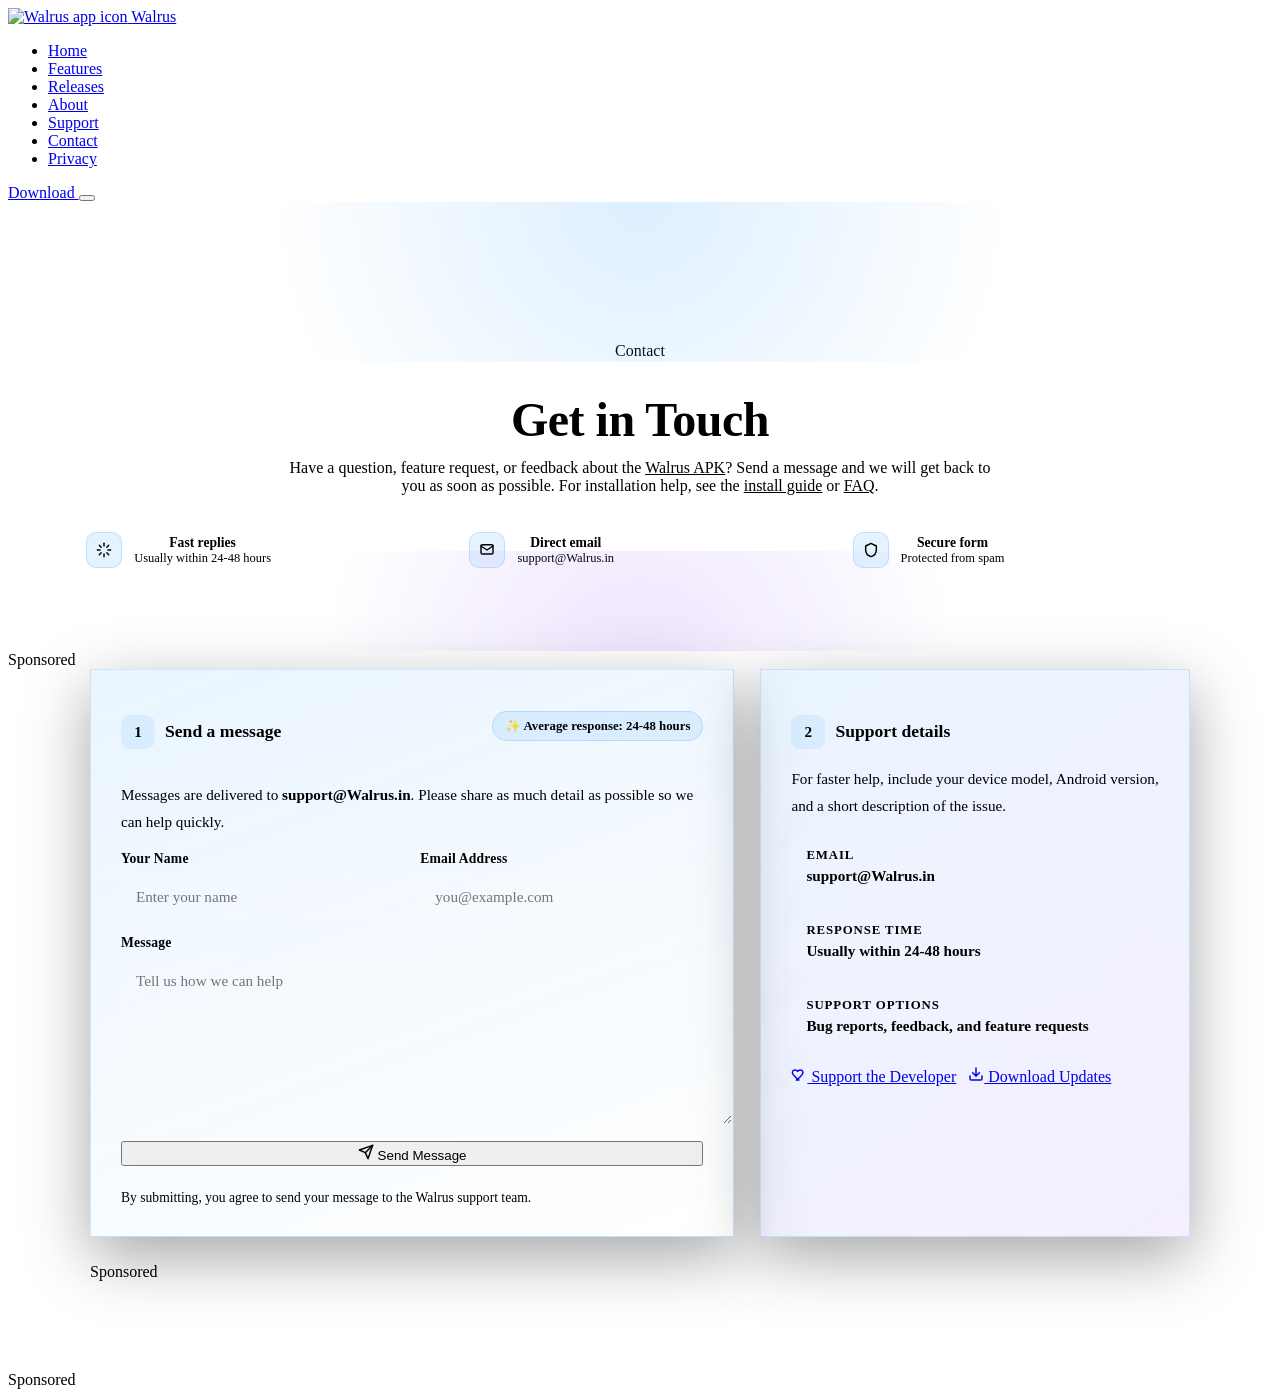
==== contact.html @ 1d2bc6db "feat: rebrand to Walrus, update icons, remove popups and add sync workflow - Replace all mentions of" ====
<!DOCTYPE html>
<html lang="en">
<head>
  <!-- ── Meta ─────────────────────────────────────────── -->
  <meta charset="UTF-8" />
  <meta name="viewport" content="width=device-width, initial-scale=1.0" />
  <meta http-equiv="X-UA-Compatible" content="IE=edge" />

  <title>Contact Walrus — Mahesh Technicals Support &amp; Feedback</title>

  <meta name="description"
    content="Contact Mahesh Technicals, the developer of Walrus APK. Send bug reports, feature requests, or questions about the Walrus Android video downloader app." />
  <meta name="robots" content="index, follow" />
  <link rel="canonical" href="https://Walrus.in/contact.html" />
  <link rel="sitemap" type="application/xml" href="https://Walrus.in/sitemap.xml" />

  <meta property="og:type"        content="website" />
  <meta property="og:url"         content="https://Walrus.in/contact.html" />
  <meta property="og:title"       content="Contact Mahesh Technicals — Walrus Developer" />
  <meta property="og:description" content="Contact the Walrus developer — Mahesh Technicals. Report issues, request features, or ask questions about the Walrus APK." />
  <meta property="og:image"       content="https://raw.githubusercontent.com/MaheshTechnicals/Walrus/main/fastlane/metadata/android/en-US/images/icon.png" />

  <link rel="icon" type="image/png"
    href="https://raw.githubusercontent.com/MaheshTechnicals/Walrus/main/fastlane/metadata/android/en-US/images/icon.png" />

  <!-- ── Fonts ─────────────────────────────────────────── -->
  <link rel="preconnect" href="https://fonts.googleapis.com" />
  <link rel="preconnect" href="https://fonts.gstatic.com" crossorigin />
  <link href="https://fonts.googleapis.com/css2?family=Inter:wght@300;400;500;600;700;800;900&family=Poppins:wght@400;600;700;800&display=swap"
    rel="stylesheet" />

  <!-- ── Shared Stylesheet ─────────────────────────────── -->
  <link rel="stylesheet" href="site/assets/css/style.css" />

  <!-- ── Contact-page-specific styles ─────────────────── -->
  <style>
    .contact-hero {
      padding: 140px 5% 70px;
      text-align: center;
      position: relative;
      overflow: hidden;
    }

    .contact-hero::before {
      content: "";
      position: absolute;
      inset: -120px 10% auto 10%;
      height: 280px;
      background: radial-gradient(circle at 50% 40%, rgba(79,172,254,.28), transparent 70%);
      opacity: .7;
      pointer-events: none;
    }
    .contact-hero::after {
      content: "";
      position: absolute;
      inset: auto 15% -140px 15%;
      height: 240px;
      background: radial-gradient(circle at 50% 50%, rgba(123,47,247,.22), transparent 70%);
      opacity: .6;
      pointer-events: none;
    }
    .contact-hero .section-tag { margin-bottom: 18px; }
    .contact-hero h1 {
      font-size: clamp(2rem, 5vw, 3rem);
      font-weight: 900;
      letter-spacing: -.5px;
      margin-bottom: 12px;
    }
    .contact-hero p {
      color: var(--text-muted);
      font-size: 1rem;
      max-width: 720px;
      margin: 0 auto;
    }

    .contact-content {
      max-width: 1100px;
      margin: 0 auto;
      padding: 0 5% 90px;
      display: grid;
      grid-template-columns: minmax(0, 1.2fr) minmax(0, .8fr);
      gap: 26px;
    }

    .contact-card {
      padding: 30px;
      background: linear-gradient(160deg, rgba(255,255,255,.06), rgba(255,255,255,.02));
      border: 1px solid rgba(255,255,255,.12);
      box-shadow: 0 20px 60px rgba(0,0,0,.35);
    }

    .contact-card.contact-main {
      border-color: rgba(79,172,254,.28);
      background: linear-gradient(160deg, rgba(79,172,254,.12), rgba(255,255,255,.02));
    }

    .contact-card .card-header {
      display: flex;
      align-items: center;
      justify-content: space-between;
      gap: 16px;
      margin-bottom: 16px;
      flex-wrap: wrap;
    }

    .contact-card.contact-side {
      background: linear-gradient(145deg, rgba(79,172,254,.12), rgba(123,47,247,.08));
      border-color: rgba(79,172,254,.25);
    }

    .contact-card h2 {
      font-size: 1.1rem;
      font-weight: 700;
      color: var(--accent-blue);
      margin-bottom: 16px;
      display: flex;
      align-items: center;
      gap: 10px;
    }

    .contact-card h2 .card-icon {
      width: 34px; height: 34px;
      border-radius: 9px;
      display: inline-flex;
      align-items: center;
      justify-content: center;
      background: rgba(79,172,254,.12);
      font-size: .95rem;
      flex-shrink: 0;
    }

    .contact-card p {
      font-size: .95rem;
      color: var(--text-muted);
      line-height: 1.8;
      margin-bottom: 16px;
    }

    .contact-form {
      display: grid;
      gap: 16px;
    }

    .contact-form-grid {
      display: grid;
      grid-template-columns: 1fr 1fr;
      gap: 16px;
    }

    .form-group {
      display: grid;
      gap: 8px;
    }

    .form-group label {
      font-size: .85rem;
      font-weight: 600;
      color: var(--text-primary);
      letter-spacing: .2px;
    }

    .form-group input,
    .form-group textarea {
      width: 100%;
      border-radius: var(--radius-md);
      border: 1px solid rgba(255,255,255,.12);
      background: rgba(255,255,255,.05);
      color: var(--text-primary);
      padding: 12px 14px;
      font-size: .95rem;
      font-family: var(--font);
      transition: border-color var(--transition), box-shadow var(--transition);
    }

    .form-group textarea {
      min-height: 140px;
      resize: vertical;
    }

    .form-group input:focus,
    .form-group textarea:focus {
      outline: none;
      border-color: rgba(79,172,254,.6);
      box-shadow: 0 0 0 2px rgba(79,172,254,.2);
    }

    .form-note {
      font-size: .85rem;
      color: var(--text-muted);
      margin-top: 8px;
    }

    .contact-info-list {
      display: grid;
      gap: 12px;
    }

    .contact-info-item {
      display: grid;
      gap: 4px;
      padding: 12px 14px;
      border-radius: var(--radius-md);
      background: rgba(255,255,255,.04);
      border: 1px solid rgba(255,255,255,.08);
    }

    .contact-pill {
      display: inline-flex;
      align-items: center;
      gap: 8px;
      padding: 6px 12px;
      border-radius: 999px;
      font-size: .8rem;
      font-weight: 600;
      color: var(--text-primary);
      background: rgba(79,172,254,.15);
      border: 1px solid rgba(79,172,254,.25);
      margin-bottom: 12px;
    }

    .contact-highlights {
      margin-top: 24px;
      display: grid;
      grid-template-columns: repeat(3, minmax(0, 1fr));
      gap: 12px;
    }

    .contact-highlight {
      display: flex;
      align-items: center;
      gap: 12px;
      padding: 12px 14px;
      border-radius: var(--radius-md);
      background: rgba(255,255,255,.04);
      border: 1px solid rgba(255,255,255,.08);
    }

    .highlight-icon {
      width: 34px;
      height: 34px;
      border-radius: 10px;
      display: inline-flex;
      align-items: center;
      justify-content: center;
      background: rgba(79,172,254,.15);
      border: 1px solid rgba(79,172,254,.25);
      color: var(--accent-cyan);
      flex-shrink: 0;
    }

    .highlight-title {
      font-size: .85rem;
      font-weight: 700;
      color: var(--text-primary);
    }

    .highlight-desc {
      font-size: .78rem;
      color: var(--text-muted);
    }

    .contact-info-item span {
      font-size: .8rem;
      color: var(--text-muted);
      text-transform: uppercase;
      letter-spacing: .9px;
      font-weight: 600;
    }

    .contact-info-item strong {
      font-size: .95rem;
      color: var(--text-primary);
    }

    .contact-actions {
      margin-top: 18px;
      display: flex;
      gap: 12px;
      flex-wrap: wrap;
    }

    .btn .btn-icon {
      width: 16px;
      height: 16px;
      flex-shrink: 0;
    }

    @media (max-width: 960px) {
      .contact-content { grid-template-columns: 1fr; }
      .contact-card { padding: 26px; }
      .contact-highlights { grid-template-columns: 1fr; }
    }

    @media (max-width: 640px) {
      .contact-content { padding: 0 5% 70px; }
      .contact-card { padding: 22px; }
      .contact-form-grid { grid-template-columns: 1fr; }
    }
  </style>
</head>

<body>

  <!-- ── Animated Background ──────────────────────────── -->
  <div class="bg-canvas" aria-hidden="true">
    <div class="bg-star"></div>
  </div>

  <!-- ── Navigation ───────────────────────────────────── -->
  <nav class="navbar" role="navigation" aria-label="Main navigation">
    <a href="index.html" class="nav-brand" aria-label="Walrus home">
      <img
        src="https://raw.githubusercontent.com/MaheshTechnicals/Walrus/main/fastlane/metadata/android/en-US/images/icon.png"
        alt="Walrus app icon" width="38" height="38" loading="eager"
      />
      <span>Walrus</span>
    </a>

    <ul class="nav-links" role="list">
      <li><a href="index.html">Home</a></li>
      <li><a href="index.html#features">Features</a></li>
      <li><a href="index.html#releases">Releases</a></li>
      <li><a href="index.html#about">About</a></li>
      <li><a href="support.html">Support</a></li>
      <li><a href="contact.html" class="active">Contact</a></li>
      <li><a href="privacy.html">Privacy</a></li>
    </ul>

    <div class="nav-actions">
      <a href="index.html#releases" class="btn-sponsor-nav" aria-label="Download Walrus">
        Download
      </a>
      <button class="nav-toggle" aria-label="Toggle mobile menu" aria-expanded="false">
        <span></span><span></span><span></span>
      </button>
    </div>
  </nav>

  <!-- ── Contact Hero ─────────────────────────────────── -->
  <header class="contact-hero" role="banner">
    <div class="section-tag">Contact</div>
    <h1>
      Get in <span class="grad-text">Touch</span>
    </h1>
    <p>
      Have a question, feature request, or feedback about the <a href="index.html" style="color:var(--accent-blue);">Walrus APK</a>? Send a message and we will
      get back to you as soon as possible. For installation help, see the
      <a href="index.html#how-to-install" style="color:var(--accent-blue);">install guide</a> or <a href="index.html#faq" style="color:var(--accent-blue);">FAQ</a>.
    </p>
    <div class="contact-highlights" aria-label="Contact highlights">
      <div class="contact-highlight">
        <span class="highlight-icon" aria-hidden="true">
          <svg width="16" height="16" viewBox="0 0 24 24" fill="none" stroke="currentColor" stroke-width="2.2" stroke-linecap="round" stroke-linejoin="round">
            <path d="M12 2v4" />
            <path d="M12 18v4" />
            <path d="M4.93 4.93l2.83 2.83" />
            <path d="M16.24 16.24l2.83 2.83" />
            <path d="M2 12h4" />
            <path d="M18 12h4" />
            <path d="M4.93 19.07l2.83-2.83" />
            <path d="M16.24 7.76l2.83-2.83" />
          </svg>
        </span>
        <div>
          <div class="highlight-title">Fast replies</div>
          <div class="highlight-desc">Usually within 24-48 hours</div>
        </div>
      </div>
      <div class="contact-highlight">
        <span class="highlight-icon" aria-hidden="true">
          <svg width="16" height="16" viewBox="0 0 24 24" fill="none" stroke="currentColor" stroke-width="2.2" stroke-linecap="round" stroke-linejoin="round">
            <rect x="3" y="4" width="18" height="14" rx="2" />
            <path d="M3 6l9 6 9-6" />
          </svg>
        </span>
        <div>
          <div class="highlight-title">Direct email</div>
          <div class="highlight-desc">support@Walrus.in</div>
        </div>
      </div>
      <div class="contact-highlight">
        <span class="highlight-icon" aria-hidden="true">
          <svg width="16" height="16" viewBox="0 0 24 24" fill="none" stroke="currentColor" stroke-width="2.2" stroke-linecap="round" stroke-linejoin="round">
            <path d="M12 2l8 4v6c0 5-3.5 8.5-8 10-4.5-1.5-8-5-8-10V6l8-4z" />
          </svg>
        </span>
        <div>
          <div class="highlight-title">Secure form</div>
          <div class="highlight-desc">Protected from spam</div>
        </div>
      </div>
    </div>
  </header>

  <!-- ── Ad: Top Placement ─────────────────────────── -->
  <section class="ad-section ad-page-top" aria-label="Advertisement">
    <div class="ad-card">
      <div class="ad-label" aria-hidden="true">Sponsored</div>
      <div class="ad-slot ads-desktop ad-728">
        <script>
          atOptions = {
            'key' : '5a47548e546c589ad99b0cd6f43d6451',
            'format' : 'iframe',
            'height' : 90,
            'width' : 728,
            'params' : {}
          };
        </script>
        <script src="https://www.highperformanceformat.com/5a47548e546c589ad99b0cd6f43d6451/invoke.js"></script>
      </div>
      <div class="ad-slot ads-tablet ad-468">
        <script>
          atOptions = {
            'key' : 'e0326b281eca82de9bbd26bde38a4a97',
            'format' : 'iframe',
            'height' : 60,
            'width' : 468,
            'params' : {}
          };
        </script>
        <script src="https://www.highperformanceformat.com/e0326b281eca82de9bbd26bde38a4a97/invoke.js"></script>
      </div>
      <div class="ad-slot ads-mobile ad-320">
        <script>
          atOptions = {
            'key' : '39db61e33c13a730373234119c20b834',
            'format' : 'iframe',
            'height' : 50,
            'width' : 320,
            'params' : {}
          };
        </script>
        <script src="https://www.highperformanceformat.com/39db61e33c13a730373234119c20b834/invoke.js"></script>
      </div>
    </div>
  </section>

  <!-- ── Contact Content ──────────────────────────────── -->
  <main class="contact-content" role="main" aria-label="Contact form">

    <section class="glass-card contact-card contact-main">
      <div class="card-header">
        <h2><span class="card-icon" aria-hidden="true">1</span> Send a message</h2>
        <span class="contact-pill">✨ Average response: 24-48 hours</span>
      </div>
      <p>
        Messages are delivered to <strong>support@Walrus.in</strong>. Please share
        as much detail as possible so we can help quickly.
      </p>

      <form class="contact-form" action="https://formspree.io/f/xlgvpzdk" method="POST">
        <input type="text" name="_gotcha" style="display:none" tabindex="-1" autocomplete="off" />
        <input type="hidden" name="_subject" value="Walrus Contact Request" />

        <div class="contact-form-grid">
          <div class="form-group">
            <label for="contact-name">Your Name</label>
            <input id="contact-name" name="name" type="text" placeholder="Enter your name" required />
          </div>

          <div class="form-group">
            <label for="contact-email">Email Address</label>
            <input id="contact-email" name="email" type="email" placeholder="you@example.com" required />
          </div>
        </div>

        <div class="form-group">
          <label for="contact-message">Message</label>
          <textarea id="contact-message" name="message" placeholder="Tell us how we can help" required></textarea>
        </div>

        <button class="btn btn-primary" type="submit">
          <svg class="btn-icon" viewBox="0 0 24 24" fill="none" stroke="currentColor" stroke-width="2.2" stroke-linecap="round" stroke-linejoin="round" aria-hidden="true">
            <path d="M22 2L11 13" />
            <path d="M22 2l-7 20-4-9-9-4 20-7z" />
          </svg>
          Send Message
        </button>
        <div class="form-note">
          By submitting, you agree to send your message to the Walrus support team.
        </div>
      </form>
    </section>

    <section class="glass-card contact-card contact-side">
      <h2><span class="card-icon" aria-hidden="true">2</span> Support details</h2>
      <p>
        For faster help, include your device model, Android version, and a short
        description of the issue.
      </p>
      <div class="contact-info-list">
        <div class="contact-info-item">
          <span>Email</span>
          <strong>support@Walrus.in</strong>
        </div>
        <div class="contact-info-item">
          <span>Response Time</span>
          <strong>Usually within 24-48 hours</strong>
        </div>
        <div class="contact-info-item">
          <span>Support Options</span>
          <strong>Bug reports, feedback, and feature requests</strong>
        </div>
      </div>
      <div class="contact-actions">
        <a class="btn btn-secondary" href="support.html">
          <svg class="btn-icon" viewBox="0 0 24 24" fill="none" stroke="currentColor" stroke-width="2.2" stroke-linecap="round" stroke-linejoin="round" aria-hidden="true">
            <path d="M12 21s-6-4.3-9-8.5C1 9 2.5 6 6 6c2 0 3.4 1 4 2 0.6-1 2-2 4-2 3.5 0 5 3 3 6.5-3 4.2-9 8.5-9 8.5z" />
          </svg>
          Support the Developer
        </a>
        <a class="btn btn-secondary" href="index.html#releases">
          <svg class="btn-icon" viewBox="0 0 24 24" fill="none" stroke="currentColor" stroke-width="2.2" stroke-linecap="round" stroke-linejoin="round" aria-hidden="true">
            <path d="M21 15v4a2 2 0 0 1-2 2H5a2 2 0 0 1-2-2v-4" />
            <path d="M7 10l5 5 5-5" />
            <path d="M12 15V3" />
          </svg>
          Download Updates
        </a>
      </div>
    </section>

    <section class="ad-section ad-inline" aria-label="Advertisement">
      <div class="ad-card">
        <div class="ad-label" aria-hidden="true">Sponsored</div>
        <div class="ad-slot ad-300">
          <script>
            atOptions = {
              'key' : 'd13ca1fbaa24ebff79dad63986b01a41',
              'format' : 'iframe',
              'height' : 250,
              'width' : 300,
              'params' : {}
            };
          </script>
          <script src="https://www.highperformanceformat.com/d13ca1fbaa24ebff79dad63986b01a41/invoke.js"></script>
        </div>
      </div>
    </section>

  </main>

  <!-- ── Ad: Pre-footer Placement ───────────────────── -->
  <section class="ad-section ad-prefooter" aria-label="Advertisement">
    <div class="ad-card">
      <div class="ad-label" aria-hidden="true">Sponsored</div>
      <div class="ad-slot ad-native">
        <script async="async" data-cfasync="false" src="https://pl29556224.effectivecpmnetwork.com/881e4fe1f2d7431e4b89b201d97c3517/invoke.js"></script>
        <div id="container-881e4fe1f2d7431e4b89b201d97c3517"></div>
      </div>
    </div>
  </section>

  <!-- ── Scripts ─────────────────────────────────────────── -->
  <script src="site/assets/js/main.js" defer></script>

  <!-- ── Adsterra Social Bar ─────────────────────────────── -->
  <script src="https://pl29556223.effectivecpmnetwork.com/df/b5/1c/dfb51c4a0f71f2d919f3f6cbc987c5c2.js"></script>

</body>
</html>
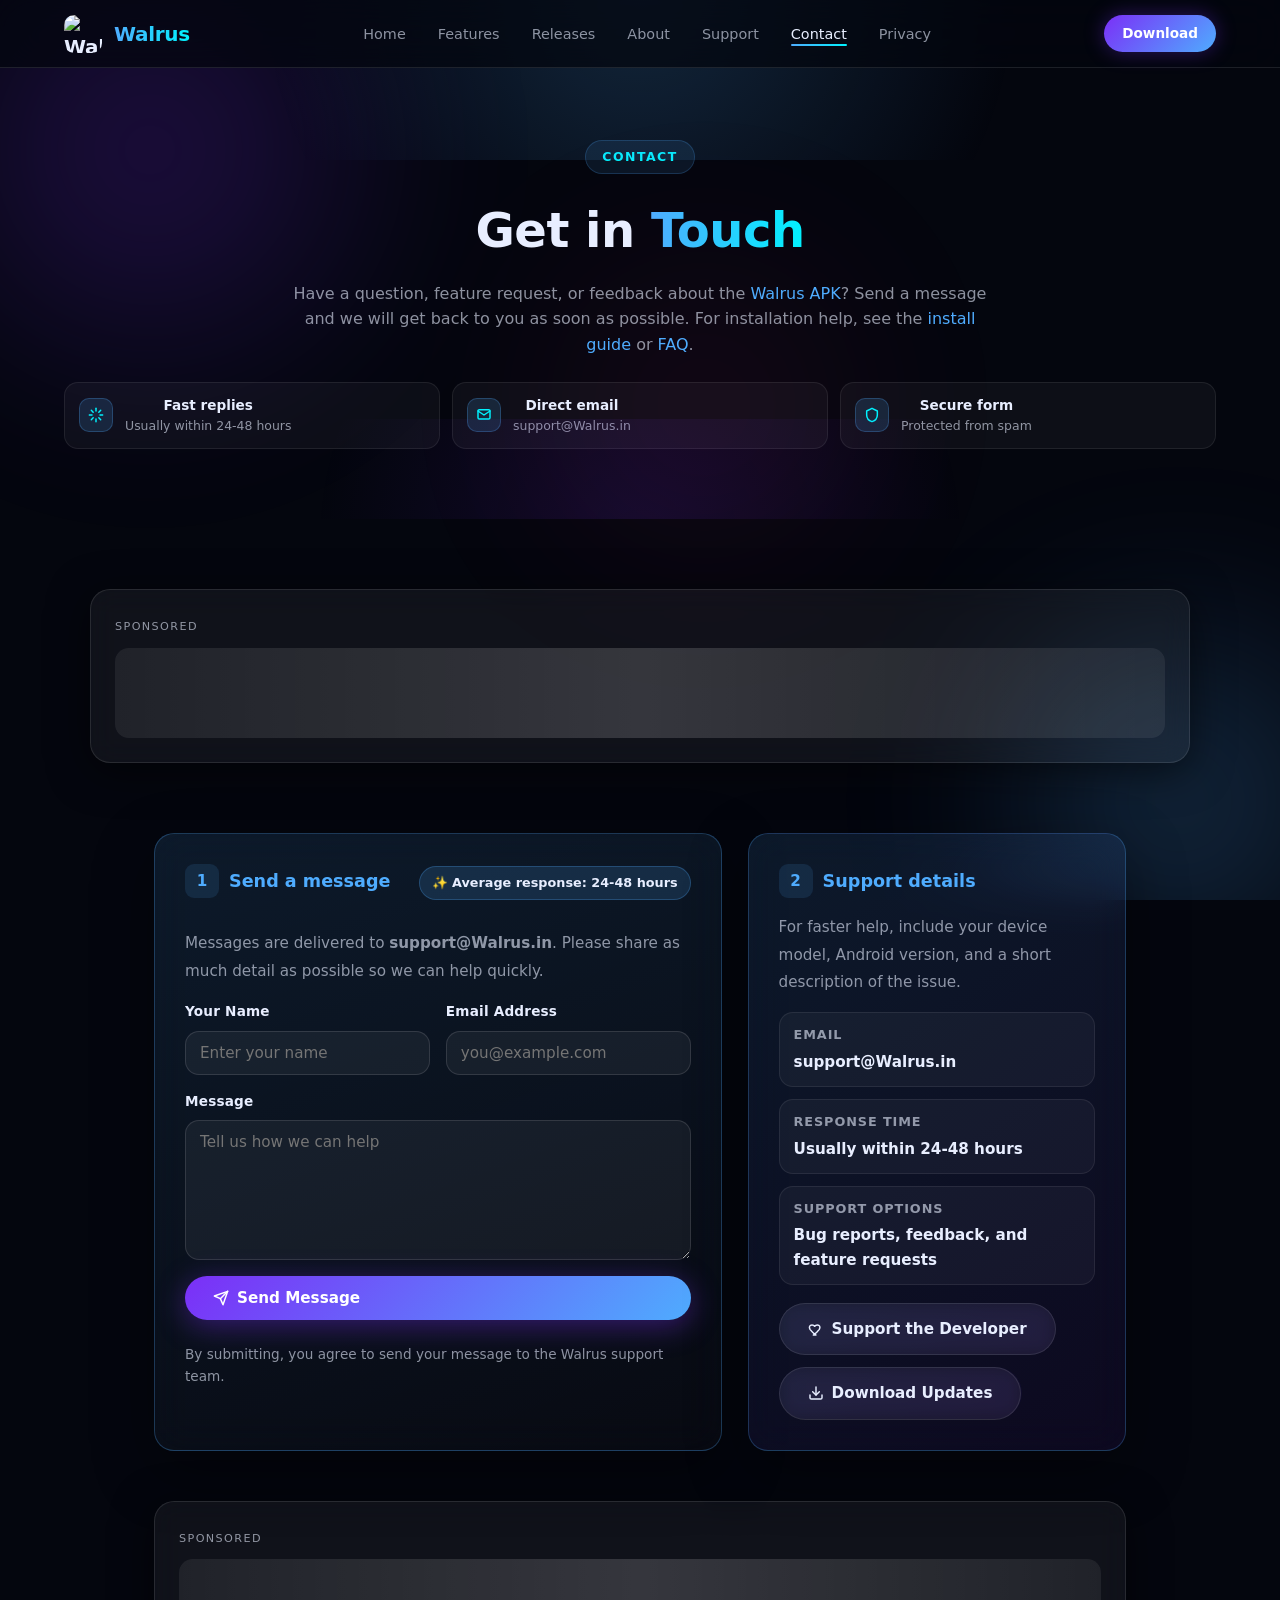
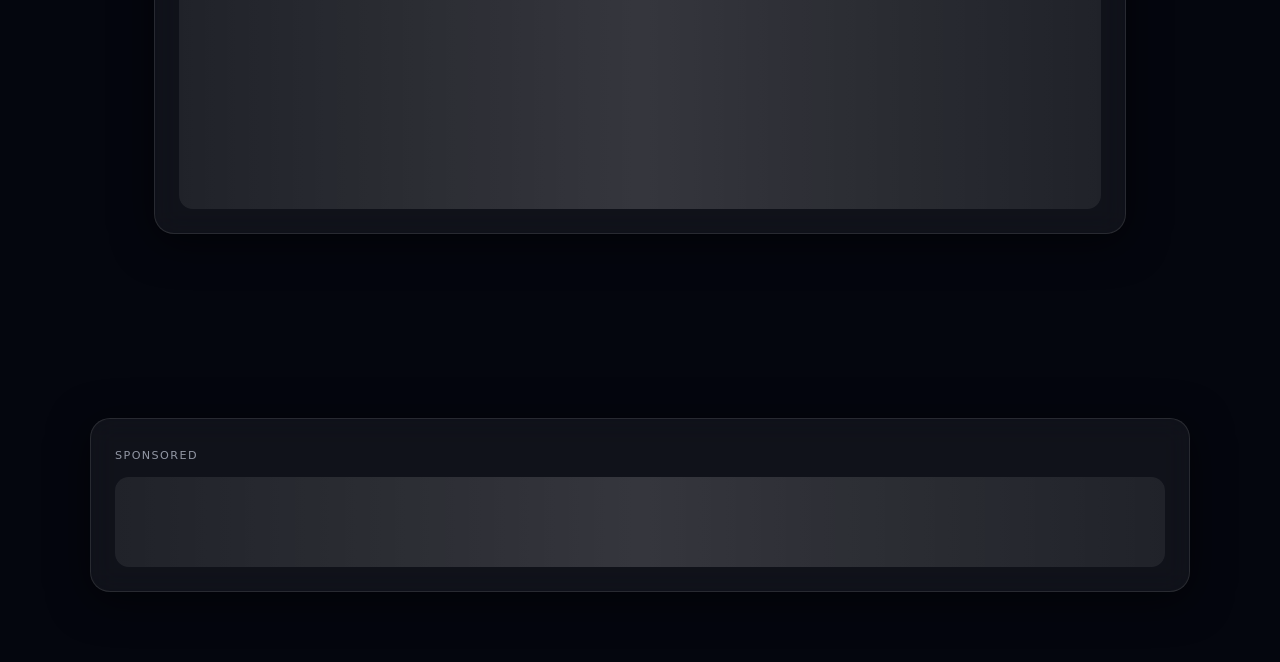
==== commit 868953b8: "feat(branding): update README, About pages, splash screen and site branding to fernstack and prevent" ====
--- a/contact.html
+++ b/contact.html
@@ -6,22 +6,22 @@
   <meta name="viewport" content="width=device-width, initial-scale=1.0" />
   <meta http-equiv="X-UA-Compatible" content="IE=edge" />
 
-  <title>Contact Walrus — Mahesh Technicals Support &amp; Feedback</title>
+  <title>Contact Walrus — fernstack Support &amp; Feedback</title>
 
   <meta name="description"
-    content="Contact Mahesh Technicals, the developer of Walrus APK. Send bug reports, feature requests, or questions about the Walrus Android video downloader app." />
+    content="Contact fernstack, the developer of Walrus APK. Send bug reports, feature requests, or questions about the Walrus Android video downloader app." />
   <meta name="robots" content="index, follow" />
   <link rel="canonical" href="https://Walrus.in/contact.html" />
   <link rel="sitemap" type="application/xml" href="https://Walrus.in/sitemap.xml" />
 
   <meta property="og:type"        content="website" />
   <meta property="og:url"         content="https://Walrus.in/contact.html" />
-  <meta property="og:title"       content="Contact Mahesh Technicals — Walrus Developer" />
-  <meta property="og:description" content="Contact the Walrus developer — Mahesh Technicals. Report issues, request features, or ask questions about the Walrus APK." />
-  <meta property="og:image"       content="https://raw.githubusercontent.com/MaheshTechnicals/Walrus/main/fastlane/metadata/android/en-US/images/icon.png" />
+  <meta property="og:title"       content="Contact fernstack — Walrus Developer" />
+  <meta property="og:description" content="Contact the Walrus developer — fernstack. Report issues, request features, or ask questions about the Walrus APK." />
+  <meta property="og:image"       content="https://raw.githubusercontent.com/Ziad-Yousfi/Walrus/main/fastlane/metadata/android/en-US/images/icon.png" />
 
   <link rel="icon" type="image/png"
-    href="https://raw.githubusercontent.com/MaheshTechnicals/Walrus/main/fastlane/metadata/android/en-US/images/icon.png" />
+    href="https://raw.githubusercontent.com/Ziad-Yousfi/Walrus/main/fastlane/metadata/android/en-US/images/icon.png" />
 
   <!-- ── Fonts ─────────────────────────────────────────── -->
   <link rel="preconnect" href="https://fonts.googleapis.com" />
@@ -310,7 +310,7 @@
   <nav class="navbar" role="navigation" aria-label="Main navigation">
     <a href="index.html" class="nav-brand" aria-label="Walrus home">
       <img
-        src="https://raw.githubusercontent.com/MaheshTechnicals/Walrus/main/fastlane/metadata/android/en-US/images/icon.png"
+        src="https://raw.githubusercontent.com/Ziad-Yousfi/Walrus/main/fastlane/metadata/android/en-US/images/icon.png"
         alt="Walrus app icon" width="38" height="38" loading="eager"
       />
       <span>Walrus</span>
--- a/site/assets/css/style.css
+++ b/site/assets/css/style.css
@@ -0,0 +1,2498 @@
+/* ============================================================
+   SEAL PLUS — Main Stylesheet
+   Author : fernstack
+   Theme  : Professional Dark Glassmorphism
+   ============================================================ */
+
+/* ── CSS Variables ─────────────────────────────────────────── */
+:root {
+  --bg-deep:      #04060e;
+  --bg-base:      #080d1f;
+  --bg-mid:       #0d1530;
+  --accent-blue:  #4facfe;
+  --accent-cyan:  #00f2fe;
+  --accent-purple:#7b2ff7;
+  --accent-pink:  #f72585;
+  --accent-green: #00e676;
+  --text-primary: #e8eeff;
+  --text-muted:   rgba(232,238,255,.6);
+  --glass-bg:     rgba(255,255,255,.05);
+  --glass-border: rgba(255,255,255,.10);
+  --glass-hover:  rgba(255,255,255,.09);
+  --shadow-card:  0 8px 40px rgba(0,0,0,.55);
+  --shadow-glow:  0 0 40px rgba(79,172,254,.18);
+  --radius-lg:    20px;
+  --radius-md:    14px;
+  --radius-sm:    8px;
+  --transition:   .35s cubic-bezier(.4,0,.2,1);
+  --font:         'Inter', 'Poppins', system-ui, sans-serif;
+}
+
+/* ── Reset ─────────────────────────────────────────────────── */
+*, *::before, *::after {
+  margin: 0; padding: 0;
+  box-sizing: border-box;
+}
+
+html { scroll-behavior: smooth; font-size: 16px; }
+
+body {
+  font-family: var(--font);
+  background: var(--bg-deep);
+  color: var(--text-primary);
+  overflow-x: hidden;
+  line-height: 1.6;
+}
+
+img { max-width: 100%; display: block; }
+a  { color: inherit; text-decoration: none; }
+ul { list-style: none; }
+button { cursor: pointer; border: none; background: none; font-family: inherit; }
+
+/* ── Animated Gradient Background ──────────────────────────── */
+.bg-canvas {
+  position: fixed;
+  inset: 0;
+  z-index: -1;
+  overflow: hidden;
+  pointer-events: none;
+}
+
+.bg-canvas::before,
+.bg-canvas::after {
+  content: "";
+  position: absolute;
+  border-radius: 50%;
+  filter: blur(80px);
+  opacity: .25;
+  /* no animation — saves GPU on mobile */
+}
+
+.bg-canvas::before {
+  width: 600px; height: 600px;
+  background: radial-gradient(circle, #7b2ff7, transparent 70%);
+  top: -150px; left: -150px;
+}
+
+.bg-canvas::after {
+  width: 500px; height: 500px;
+  background: radial-gradient(circle, #4facfe, transparent 70%);
+  bottom: -150px; right: -150px;
+}
+
+.bg-star {
+  position: absolute;
+  width: 400px; height: 400px;
+  background: radial-gradient(circle, #f72585 0%, transparent 70%);
+  top: 45%; left: 55%;
+  transform: translate(-50%,-50%);
+  filter: blur(100px);
+  opacity: .12;
+}
+
+/* ── Scrollbar ─────────────────────────────────────────────── */
+::-webkit-scrollbar       { width: 6px; }
+::-webkit-scrollbar-track { background: var(--bg-deep); }
+::-webkit-scrollbar-thumb { background: var(--accent-purple); border-radius: 4px; }
+
+/* ── Gradient Text Utility ─────────────────────────────────── */
+.grad-text {
+  background: linear-gradient(90deg, var(--accent-blue), var(--accent-cyan));
+  -webkit-background-clip: text;
+  background-clip: text;
+  color: transparent;
+}
+
+.grad-text-purple {
+  background: linear-gradient(90deg, var(--accent-purple), var(--accent-blue));
+  -webkit-background-clip: text;
+  background-clip: text;
+  color: transparent;
+}
+
+/* ── Navigation ────────────────────────────────────────────── */
+.navbar {
+  position: fixed;
+  top: 0; left: 0; right: 0;
+  z-index: 900;
+  display: flex;
+  align-items: center;
+  justify-content: space-between;
+  padding: 0 5%;
+  height: 68px;
+  background: rgba(4,6,14,.72);
+  backdrop-filter: blur(20px);
+  -webkit-backdrop-filter: blur(20px);
+  border-bottom: 1px solid var(--glass-border);
+  transition: var(--transition);
+}
+
+.navbar.scrolled {
+  background: rgba(4,6,14,.92);
+  box-shadow: 0 4px 30px rgba(0,0,0,.5);
+}
+
+.nav-brand {
+  display: flex;
+  align-items: center;
+  gap: 12px;
+  font-weight: 700;
+  font-size: 1.25rem;
+  letter-spacing: -.3px;
+}
+
+.nav-brand img {
+  width: 38px; height: 38px;
+  border-radius: 10px;
+  object-fit: cover;
+}
+
+.nav-brand span {
+  background: linear-gradient(90deg, var(--accent-blue), var(--accent-cyan));
+  -webkit-background-clip: text;
+  background-clip: text;
+  color: transparent;
+}
+
+.nav-links {
+  display: flex;
+  align-items: center;
+  gap: 32px;
+}
+
+.nav-links a {
+  font-size: .9rem;
+  font-weight: 500;
+  color: var(--text-muted);
+  transition: color var(--transition);
+  position: relative;
+}
+
+.nav-links a::after {
+  content: '';
+  position: absolute;
+  bottom: -4px; left: 0;
+  width: 0; height: 2px;
+  background: linear-gradient(90deg, var(--accent-blue), var(--accent-cyan));
+  border-radius: 2px;
+  transition: width var(--transition);
+}
+
+.nav-links a.active {
+  color: var(--text-primary);
+}
+
+.nav-links a.active::after {
+  width: 100%;
+}
+
+@media (hover: hover) {
+  .nav-links a:hover {
+    color: var(--text-primary);
+  }
+
+  .nav-links a:hover::after {
+    width: 100%;
+  }
+}
+
+.nav-actions {
+  display: flex;
+  align-items: center;
+  gap: 12px;
+}
+
+.btn-sponsor-nav {
+  padding: 8px 18px;
+  border-radius: 50px;
+  font-size: .85rem;
+  font-weight: 600;
+  background: linear-gradient(135deg, var(--accent-purple), var(--accent-blue));
+  color: #fff;
+  transition: var(--transition);
+  box-shadow: 0 0 20px rgba(123,47,247,.35);
+}
+
+.btn-sponsor-nav:hover {
+  transform: translateY(-2px);
+  box-shadow: 0 0 32px rgba(123,47,247,.55);
+}
+
+/* Mobile hamburger */
+.nav-toggle {
+  display: none;
+  flex-direction: column;
+  gap: 5px;
+  padding: 6px;
+}
+.nav-toggle span {
+  display: block;
+  width: 24px; height: 2px;
+  background: var(--text-primary);
+  border-radius: 2px;
+  transition: var(--transition);
+}
+.nav-toggle.open span:nth-child(1) { transform: translateY(7px) rotate(45deg); }
+.nav-toggle.open span:nth-child(2) { opacity: 0; }
+.nav-toggle.open span:nth-child(3) { transform: translateY(-7px) rotate(-45deg); }
+
+/* ── Buttons ────────────────────────────────────────────────── */
+.btn {
+  display: inline-flex;
+  align-items: center;
+  gap: 8px;
+  padding: 13px 28px;
+  border-radius: 50px;
+  font-weight: 600;
+  font-size: .95rem;
+  transition: var(--transition);
+  position: relative;
+  overflow: hidden;
+}
+
+.btn::before {
+  content: '';
+  position: absolute;
+  inset: 0;
+  background: rgba(255,255,255,.12);
+  opacity: 0;
+  transition: opacity var(--transition);
+}
+
+.btn:hover::before { opacity: 1; }
+.btn:hover { transform: translateY(-3px); }
+.btn:active { transform: translateY(0); }
+
+.btn-primary {
+  background: linear-gradient(135deg, var(--accent-purple), var(--accent-blue));
+  color: #fff;
+  box-shadow: 0 6px 30px rgba(123,47,247,.4);
+}
+.btn-primary:hover {
+  box-shadow: 0 10px 40px rgba(79,172,254,.45);
+}
+
+.btn-secondary {
+  background: var(--glass-bg);
+  color: var(--text-primary);
+  border: 1px solid var(--glass-border);
+  backdrop-filter: blur(10px);
+}
+.btn-secondary:hover {
+  border-color: var(--accent-blue);
+  color: var(--accent-cyan);
+}
+
+.btn-download {
+  padding: 10px 20px;
+  font-size: .85rem;
+  border-radius: var(--radius-sm);
+  background: linear-gradient(135deg, rgba(79,172,254,.2), rgba(0,242,254,.1));
+  color: var(--accent-cyan);
+  border: 1px solid rgba(79,172,254,.3);
+  transition: var(--transition);
+  gap: 6px;
+}
+.btn-download:hover {
+  background: linear-gradient(135deg, rgba(79,172,254,.35), rgba(0,242,254,.2));
+  border-color: var(--accent-cyan);
+  transform: translateY(-2px);
+  box-shadow: 0 4px 20px rgba(0,242,254,.2);
+}
+
+.btn-download.universal {
+  background: linear-gradient(135deg, rgba(123,47,247,.22), rgba(79,172,254,.15));
+  color: #c5a7ff;
+  border-color: rgba(123,47,247,.35);
+}
+.btn-download.universal:hover {
+  border-color: var(--accent-purple);
+  box-shadow: 0 4px 20px rgba(123,47,247,.25);
+}
+
+/* ── Section Base ───────────────────────────────────────────── */
+section {
+  padding: 100px 5%;
+  position: relative;
+}
+
+.section-tag {
+  display: inline-block;
+  padding: 6px 16px;
+  border-radius: 50px;
+  font-size: .78rem;
+  font-weight: 700;
+  letter-spacing: 1.5px;
+  text-transform: uppercase;
+  background: rgba(79,172,254,.1);
+  color: var(--accent-cyan);
+  border: 1px solid rgba(79,172,254,.2);
+  margin-bottom: 16px;
+}
+
+.section-title {
+  font-size: clamp(1.9rem, 4vw, 2.8rem);
+  font-weight: 800;
+  line-height: 1.15;
+  margin-bottom: 16px;
+  letter-spacing: -.5px;
+}
+
+.section-sub {
+  font-size: 1.05rem;
+  color: var(--text-muted);
+  max-width: 560px;
+  line-height: 1.75;
+}
+
+.section-header {
+  text-align: center;
+  margin-bottom: 60px;
+}
+
+.section-header .section-sub {
+  margin: 0 auto;
+}
+
+/* ── Scroll Reveal ──────────────────────────────────────────── */
+.reveal {
+  opacity: 0;
+  transform: translateY(30px);
+  transition: opacity .65s ease, transform .65s ease;
+}
+.reveal.visible {
+  opacity: 1;
+  transform: translateY(0);
+}
+.reveal-left {
+  opacity: 0;
+  transform: translateX(-30px);
+  transition: opacity .65s ease, transform .65s ease;
+}
+.reveal-right {
+  opacity: 0;
+  transform: translateX(30px);
+  transition: opacity .65s ease, transform .65s ease;
+}
+.reveal-left.visible,
+.reveal-right.visible {
+  opacity: 1;
+  transform: translateX(0);
+}
+
+/* Staggered delay helpers */
+.delay-1 { transition-delay: .1s; }
+.delay-2 { transition-delay: .2s; }
+.delay-3 { transition-delay: .3s; }
+.delay-4 { transition-delay: .4s; }
+.delay-5 { transition-delay: .5s; }
+
+/* ── Glass Card ─────────────────────────────────────────────── */
+.glass-card {
+  background: var(--glass-bg);
+  backdrop-filter: blur(18px);
+  -webkit-backdrop-filter: blur(18px);
+  border: 1px solid var(--glass-border);
+  border-radius: var(--radius-lg);
+  box-shadow: var(--shadow-card);
+  transition: var(--transition);
+}
+
+.glass-card:hover {
+  background: var(--glass-hover);
+  border-color: rgba(255,255,255,.18);
+  transform: translateY(-4px);
+  box-shadow: var(--shadow-card), var(--shadow-glow);
+}
+
+/* ── HERO SECTION ───────────────────────────────────────────── */
+#hero {
+  min-height: 100vh;
+  display: flex;
+  align-items: center;
+  justify-content: center;
+  padding: 120px 5% 80px;
+  position: relative;
+}
+
+.hero-inner {
+  display: grid;
+  grid-template-columns: 1fr 1fr;
+  gap: 60px;
+  align-items: center;
+  max-width: 1200px;
+  width: 100%;
+  margin: 0 auto;
+}
+
+.hero-content { max-width: 580px; }
+
+.hero-badge {
+  display: inline-flex;
+  align-items: center;
+  gap: 8px;
+  padding: 7px 16px;
+  border-radius: 50px;
+  background: rgba(123,47,247,.12);
+  border: 1px solid rgba(123,47,247,.25);
+  font-size: .8rem;
+  font-weight: 600;
+  color: #b07cff;
+  margin-bottom: 24px;
+  animation: fadeInDown .8s ease forwards;
+}
+
+.hero-badge .dot {
+  width: 8px; height: 8px;
+  border-radius: 50%;
+  background: var(--accent-green);
+  box-shadow: 0 0 8px var(--accent-green);
+  animation: pulse 2s infinite;
+}
+
+@keyframes pulse {
+  0%, 100% { opacity: 1; transform: scale(1); }
+  50%       { opacity: .6; transform: scale(1.4); }
+}
+
+.hero-title {
+  font-size: clamp(2.4rem, 5.5vw, 4rem);
+  font-weight: 900;
+  line-height: 1.1;
+  letter-spacing: -.8px;
+  margin-bottom: 20px;
+  animation: fadeInUp .8s .1s ease both;
+}
+
+.hero-title em {
+  font-style: normal;
+  background: linear-gradient(90deg, var(--accent-blue) 0%, var(--accent-cyan) 50%, var(--accent-purple) 100%);
+  -webkit-background-clip: text;
+  background-clip: text;
+  color: transparent;
+  /* removed gradientShift animation — too heavy */
+}
+
+.hero-desc {
+  font-size: 1.1rem;
+  color: var(--text-muted);
+  line-height: 1.8;
+  margin-bottom: 36px;
+  animation: fadeInUp .8s .2s ease both;
+}
+
+.hero-buttons {
+  display: flex;
+  gap: 14px;
+  flex-wrap: wrap;
+  margin-bottom: 48px;
+  animation: fadeInUp .8s .3s ease both;
+}
+
+.hero-stats {
+  display: flex;
+  gap: 32px;
+  animation: fadeInUp .8s .4s ease both;
+}
+
+.stat-item { text-align: center; }
+
+.stat-number {
+  display: block;
+  font-size: 1.7rem;
+  font-weight: 800;
+  background: linear-gradient(90deg, var(--accent-blue), var(--accent-cyan));
+  -webkit-background-clip: text;
+  background-clip: text;
+  color: transparent;
+  line-height: 1;
+  margin-bottom: 4px;
+}
+
+.stat-label {
+  font-size: .78rem;
+  text-transform: uppercase;
+  letter-spacing: 1px;
+  color: var(--text-muted);
+}
+
+/* Hero visual */
+.hero-visual {
+  display: flex;
+  align-items: center;
+  justify-content: center;
+  position: relative;
+  animation: fadeInRight .9s .2s ease both;
+}
+
+.hero-mockup-wrap {
+  position: relative;
+  display: flex;
+  align-items: center;
+  justify-content: center;
+}
+
+.hero-glow-ring {
+  position: absolute;
+  width: 300px; height: 300px;
+  border-radius: 50%;
+  background: radial-gradient(circle, var(--accent-purple) 0%, var(--accent-blue) 50%, transparent 80%);
+  opacity: .22;
+  filter: blur(28px);
+  /* removed spinning animation */
+}
+
+.hero-app-icon {
+  position: relative;
+  z-index: 1;
+  width: 180px; height: 180px;
+  border-radius: 40px;
+  box-shadow: 0 30px 80px rgba(0,0,0,.7), 0 0 60px rgba(79,172,254,.3);
+  animation: float 5s ease-in-out infinite;
+}
+
+@keyframes float {
+  0%, 100% { transform: translateY(0); }
+  50%       { transform: translateY(-14px); }
+}
+
+/* Floating badges around icon */
+.hero-float-badge {
+  position: absolute;
+  padding: 8px 14px;
+  border-radius: 12px;
+  font-size: .75rem;
+  font-weight: 700;
+  white-space: nowrap;
+  animation: float 4s ease-in-out infinite;
+}
+
+.hero-float-badge.badge-1 {
+  top: 0; right: -20px;
+  background: rgba(123,47,247,.25);
+  border: 1px solid rgba(123,47,247,.4);
+  color: #c09fff;
+  animation-delay: .5s;
+}
+
+.hero-float-badge.badge-2 {
+  bottom: 20px; left: -30px;
+  background: rgba(0,242,254,.1);
+  border: 1px solid rgba(0,242,254,.3);
+  color: var(--accent-cyan);
+  animation-delay: 1s;
+}
+
+.hero-float-badge.badge-3 {
+  top: 60px; left: -50px;
+  background: rgba(0,230,118,.1);
+  border: 1px solid rgba(0,230,118,.3);
+  color: var(--accent-green);
+  animation-delay: 1.8s;
+}
+
+/* ── FEATURES SECTION ───────────────────────────────────────── */
+#features {
+  background: linear-gradient(180deg, transparent, rgba(13,21,48,.6), transparent);
+}
+
+.features-grid {
+  display: grid;
+  grid-template-columns: repeat(auto-fit, minmax(300px, 1fr));
+  gap: 24px;
+  max-width: 1200px;
+  margin: 0 auto;
+}
+
+.feature-card {
+  padding: 32px;
+}
+
+.feature-icon {
+  width: 56px; height: 56px;
+  border-radius: var(--radius-md);
+  display: flex;
+  align-items: center;
+  justify-content: center;
+  font-size: 1.5rem;
+  margin-bottom: 20px;
+  position: relative;
+}
+
+.feature-icon.purple {
+  background: rgba(123,47,247,.15);
+  border: 1px solid rgba(123,47,247,.25);
+}
+.feature-icon.blue {
+  background: rgba(79,172,254,.12);
+  border: 1px solid rgba(79,172,254,.22);
+}
+.feature-icon.cyan {
+  background: rgba(0,242,254,.1);
+  border: 1px solid rgba(0,242,254,.2);
+}
+.feature-icon.pink {
+  background: rgba(247,37,133,.1);
+  border: 1px solid rgba(247,37,133,.2);
+}
+.feature-icon.green {
+  background: rgba(0,230,118,.1);
+  border: 1px solid rgba(0,230,118,.2);
+}
+.feature-icon.orange {
+  background: rgba(255,149,0,.1);
+  border: 1px solid rgba(255,149,0,.2);
+}
+
+.feature-title {
+  font-size: 1.1rem;
+  font-weight: 700;
+  margin-bottom: 10px;
+  color: var(--text-primary);
+}
+
+.feature-desc {
+  font-size: .9rem;
+  color: var(--text-muted);
+  line-height: 1.7;
+}
+
+/* ══════════════════════════════════════════════════════════════
+   SCREENSHOTS SLIDER
+═══════════════════════════════════════════════════════════════ */
+
+#screenshots {
+  overflow: hidden; /* prevent horizontal scroll */
+}
+
+/* Root — positions arrows absolutely */
+.ss-root {
+  position: relative;
+  max-width: 1200px;
+  margin: 0 auto;
+  padding: 0 60px;      /* space for arrows */
+  user-select: none;
+}
+
+/* ── Viewport — crops the sliding track ── */
+.ss-viewport {
+  overflow: hidden;
+  border-radius: var(--radius-lg);
+}
+
+/* ── Track — flex row of all slides ── */
+.ss-track {
+  display: flex;
+  align-items: flex-end;
+  gap: 24px;
+  transition: transform .45s cubic-bezier(.4, 0, .2, 1);
+  will-change: transform;
+  cursor: grab;
+}
+.ss-track.dragging {
+  transition: none;
+  cursor: grabbing;
+}
+
+/* ── Individual slide ── */
+.ss-slide {
+  flex: 0 0 var(--slide-w, 260px);
+  width: var(--slide-w, 260px);   /* explicit width so offsetWidth is always correct */
+  display: flex;
+  flex-direction: column;
+  align-items: center;
+  gap: 16px;
+  /* Use only opacity + subtle translateY — NO scale() so offsetWidth stays stable */
+  transition: opacity .4s ease, filter .4s ease;
+  opacity: .38;
+  filter: brightness(.65);
+}
+
+.ss-slide.active {
+  opacity: 1;
+  filter: brightness(1);
+}
+
+/* ── Phone frame mockup ── */
+.ss-phone-frame {
+  position: relative;
+  width: var(--slide-w, 260px);
+  /* Aspect ratio ~9:19.5 (Android phone) */
+  aspect-ratio: 9 / 19.5;
+  background: #111827;
+  border-radius: 38px;
+  border: 3px solid rgba(255,255,255,.18);
+  box-shadow:
+    0 0 0 1px rgba(0,0,0,.6),
+    inset 0 0 0 2px rgba(255,255,255,.04),
+    0 30px 70px rgba(0,0,0,.7),
+    0 0 40px rgba(79,172,254,.08);
+  overflow: hidden;
+  padding: 10px 6px;
+}
+
+/* Notch */
+.ss-phone-frame::before {
+  content: '';
+  position: absolute;
+  top: 10px;
+  left: 50%;
+  transform: translateX(-50%);
+  width: 70px;
+  height: 8px;
+  background: #0a0f1e;
+  border-radius: 4px;
+  z-index: 2;
+}
+
+/* Side buttons */
+.ss-phone-frame::after {
+  content: '';
+  position: absolute;
+  top: 80px;
+  right: -5px;
+  width: 3px;
+  height: 60px;
+  background: rgba(255,255,255,.12);
+  border-radius: 2px;
+  box-shadow: 0 -30px 0 rgba(255,255,255,.12),
+              0  36px 0 rgba(255,255,255,.12);
+}
+
+.ss-phone-screen {
+  width: 100%;
+  height: 100%;
+  border-radius: 30px;
+  overflow: hidden;
+  position: relative;
+}
+
+.ss-phone-screen img {
+  width: 100%;
+  height: 100%;
+  object-fit: cover;
+  object-position: top;
+  display: block;
+  pointer-events: none;
+  border-radius: 30px;
+}
+
+/* Glare overlay */
+.ss-phone-screen::after {
+  content: '';
+  position: absolute;
+  inset: 0;
+  background: linear-gradient(140deg,
+    rgba(255,255,255,.07) 0%,
+    transparent 50%
+  );
+  pointer-events: none;
+  border-radius: 30px;
+}
+
+/* ── Caption ── */
+.ss-caption {
+  font-size: .82rem;
+  font-weight: 600;
+  color: var(--text-muted);
+  text-align: center;
+  transition: color .3s;
+  letter-spacing: .2px;
+}
+
+.ss-slide.active .ss-caption {
+  color: var(--accent-cyan);
+}
+
+/* ── Arrow buttons ── */
+.ss-arrow {
+  position: absolute;
+  top: 50%;
+  transform: translateY(-60%);
+  z-index: 10;
+  width: 44px; height: 44px;
+  border-radius: 50%;
+  background: var(--glass-bg);
+  border: 1px solid var(--glass-border);
+  color: var(--text-primary);
+  display: flex;
+  align-items: center;
+  justify-content: center;
+  cursor: pointer;
+  transition: var(--transition);
+  flex-shrink: 0;
+}
+
+.ss-arrow:hover {
+  background: rgba(79,172,254,.18);
+  border-color: var(--accent-blue);
+  color: var(--accent-cyan);
+  transform: translateY(-60%) scale(1.1);
+}
+
+.ss-arrow:disabled {
+  opacity: .3;
+  cursor: default;
+  transform: translateY(-60%);
+}
+
+.ss-prev { left: 0; }
+.ss-next { right: 0; }
+
+/* ── Dots ── */
+.ss-dots {
+  display: flex;
+  justify-content: center;
+  gap: 8px;
+  margin-top: 28px;
+  flex-wrap: wrap;
+}
+
+.ss-dot {
+  width: 8px; height: 8px;
+  border-radius: 50%;
+  background: rgba(255,255,255,.2);
+  border: none;
+  cursor: pointer;
+  padding: 0;
+  transition: background .3s, transform .3s, width .3s;
+}
+
+.ss-dot.active {
+  background: var(--accent-blue);
+  width: 24px;
+  border-radius: 4px;
+  transform: none;
+}
+
+.ss-dot:hover:not(.active) {
+  background: rgba(79,172,254,.45);
+  transform: scale(1.2);
+}
+
+/* ── Responsive ── */
+@media (max-width: 1024px) {
+  .ss-root {
+    padding: 0 50px;
+    --slide-w: 220px;
+  }
+}
+
+@media (max-width: 768px) {
+  .ss-root {
+    padding: 0 44px;
+    --slide-w: 190px;
+  }
+  .ss-track { gap: 16px; }
+  .ss-arrow { width: 38px; height: 38px; }
+}
+
+@media (max-width: 480px) {
+  .ss-root {
+    padding: 0 40px;
+    --slide-w: 160px;
+  }
+  .ss-track { gap: 12px; }
+  .ss-phone-frame { border-radius: 28px; }
+  .ss-phone-screen { border-radius: 22px; }
+  .ss-phone-screen img { border-radius: 22px; }
+  .ss-arrow { width: 34px; height: 34px; }
+  .ss-arrow svg { width: 16px; height: 16px; }
+}
+
+/* ── RELEASES SECTION ───────────────────────────────────────── */
+#releases {
+  background: linear-gradient(180deg, transparent, rgba(8,13,31,.8), transparent);
+}
+
+.releases-controls {
+  display: flex;
+  align-items: center;
+  justify-content: space-between;
+  gap: 16px;
+  max-width: 900px;
+  margin: 0 auto 40px;
+  flex-wrap: wrap;
+}
+
+.releases-info {
+  font-size: .9rem;
+  color: var(--text-muted);
+}
+
+.releases-info span {
+  color: var(--accent-cyan);
+  font-weight: 600;
+}
+
+.btn-refresh {
+  display: inline-flex;
+  align-items: center;
+  gap: 8px;
+  padding: 9px 20px;
+  border-radius: 50px;
+  font-size: .85rem;
+  font-weight: 600;
+  background: var(--glass-bg);
+  border: 1px solid var(--glass-border);
+  color: var(--text-primary);
+  transition: var(--transition);
+}
+.btn-refresh:hover {
+  border-color: var(--accent-blue);
+  color: var(--accent-cyan);
+}
+.btn-refresh svg {
+  transition: transform .6s ease;
+}
+.btn-refresh.loading svg {
+  animation: spin .6s linear infinite;
+}
+@keyframes spin {
+  from { transform: rotate(0); }
+  to   { transform: rotate(360deg); }
+}
+
+.releases-list {
+  max-width: 900px;
+  margin: 0 auto;
+  display: flex;
+  flex-direction: column;
+  gap: 24px;
+}
+
+/* Single release card */
+.release-card {
+  padding: 32px;
+  overflow: hidden;
+}
+
+.release-header {
+  display: flex;
+  align-items: flex-start;
+  justify-content: space-between;
+  gap: 16px;
+  margin-bottom: 20px;
+  flex-wrap: wrap;
+}
+
+.release-meta { flex: 1; }
+
+.release-version {
+  font-size: 1.35rem;
+  font-weight: 800;
+  background: linear-gradient(90deg, var(--accent-blue), var(--accent-cyan));
+  -webkit-background-clip: text;
+  background-clip: text;
+  color: transparent;
+  margin-bottom: 6px;
+}
+
+.release-name {
+  font-size: .95rem;
+  font-weight: 600;
+  color: var(--text-primary);
+  margin-bottom: 6px;
+}
+
+.release-date {
+  font-size: .82rem;
+  color: var(--text-muted);
+  display: flex;
+  align-items: center;
+  gap: 5px;
+}
+
+.release-badges {
+  display: flex;
+  gap: 8px;
+  flex-wrap: wrap;
+  align-items: flex-start;
+}
+
+.release-badge {
+  padding: 4px 12px;
+  border-radius: 50px;
+  font-size: .72rem;
+  font-weight: 700;
+  letter-spacing: .5px;
+}
+
+.release-badge.latest {
+  background: rgba(0,230,118,.15);
+  border: 1px solid rgba(0,230,118,.3);
+  color: var(--accent-green);
+}
+.release-badge.prerelease {
+  background: rgba(255,149,0,.12);
+  border: 1px solid rgba(255,149,0,.25);
+  color: #ffb74d;
+}
+
+/* Changelog */
+.release-changelog {
+  margin: 20px 0;
+  padding: 20px;
+  background: rgba(0,0,0,.25);
+  border-radius: var(--radius-md);
+  border: 1px solid rgba(255,255,255,.06);
+  max-height: 220px;
+  overflow: hidden;
+  position: relative;
+  transition: max-height .55s ease;
+}
+.release-changelog.expanded {
+  max-height: none;
+}
+.release-changelog.expandable:not(.expanded)::after {
+  content: '';
+  position: absolute;
+  bottom: 0; left: 0; right: 0;
+  height: 60px;
+  background: linear-gradient(transparent, rgba(8,13,31,.95));
+}
+
+.changelog-body {
+  font-size: .88rem;
+  color: rgba(232,238,255,.82);
+  line-height: 1.75;
+  white-space: pre-wrap;
+  word-break: break-word;
+}
+
+.changelog-body h1,
+.changelog-body h2,
+.changelog-body h3 {
+  font-size: 1rem;
+  font-weight: 700;
+  color: var(--accent-blue);
+  margin: 12px 0 6px;
+}
+
+.changelog-body ul,
+.changelog-body ol {
+  padding-left: 20px;
+  list-style: disc;
+}
+
+.changelog-body li { margin: 4px 0; }
+
+.changelog-body code {
+  background: rgba(79,172,254,.12);
+  padding: 1px 6px;
+  border-radius: 4px;
+  font-size: .82em;
+  font-family: 'Fira Code', 'Courier New', monospace;
+  color: var(--accent-cyan);
+}
+
+.changelog-body a {
+  color: var(--accent-blue);
+  text-decoration: underline;
+}
+
+.btn-expand {
+  display: inline-flex;
+  align-items: center;
+  gap: 6px;
+  margin-top: 10px;
+  font-size: .82rem;
+  font-weight: 600;
+  color: var(--accent-blue);
+  background: none;
+  border: none;
+  cursor: pointer;
+  padding: 4px 0;
+  transition: color var(--transition);
+}
+.btn-expand:hover { color: var(--accent-cyan); }
+
+/* Downloads */
+.release-downloads { margin-top: 20px; }
+
+.downloads-label {
+  font-size: .8rem;
+  font-weight: 700;
+  text-transform: uppercase;
+  letter-spacing: 1px;
+  color: var(--text-muted);
+  margin-bottom: 12px;
+}
+
+.downloads-grid {
+  display: flex;
+  flex-wrap: wrap;
+  gap: 10px;
+}
+
+/* Loading skeleton */
+.skeleton-card {
+  padding: 32px;
+  max-width: 900px;
+  margin: 0 auto;
+}
+.skeleton {
+  background: linear-gradient(90deg,
+    rgba(255,255,255,.05) 0%,
+    rgba(255,255,255,.1) 50%,
+    rgba(255,255,255,.05) 100%
+  );
+  background-size: 200% 100%;
+  border-radius: var(--radius-sm);
+  animation: skeleton-shine 1.5s ease-in-out infinite;
+}
+@keyframes skeleton-shine {
+  from { background-position: 200% 0; }
+  to   { background-position: -200% 0; }
+}
+.sk-line { height: 14px; margin-bottom: 10px; }
+.sk-w30 { width: 30%; }
+.sk-w60 { width: 60%; }
+.sk-w45 { width: 45%; }
+.sk-w80 { width: 80%; }
+.sk-w100 { width: 100%; }
+.sk-h40 { height: 60px; margin: 20px 0; }
+
+/* Error / empty state */
+.releases-msg {
+  text-align: center;
+  padding: 60px 20px;
+  color: var(--text-muted);
+}
+.releases-msg .msg-icon { font-size: 3rem; margin-bottom: 16px; }
+.releases-msg p { font-size: 1rem; }
+
+/* ── ABOUT SECTION ──────────────────────────────────────────── */
+#about {
+  background: linear-gradient(180deg, transparent, rgba(13,21,48,.5), transparent);
+}
+
+.about-inner {
+  display: grid;
+  grid-template-columns: 1fr 1fr;
+  gap: 64px;
+  align-items: center;
+  max-width: 1200px;
+  margin: 0 auto;
+}
+
+.about-content .section-sub {
+  max-width: 100%;
+  margin-bottom: 24px;
+}
+
+.about-list {
+  display: flex;
+  flex-direction: column;
+  gap: 12px;
+  margin-bottom: 32px;
+}
+
+.about-list li {
+  display: flex;
+  align-items: flex-start;
+  gap: 12px;
+  font-size: .95rem;
+  color: var(--text-muted);
+}
+
+.about-list li::before {
+  content: '✓';
+  display: flex;
+  align-items: center;
+  justify-content: center;
+  width: 22px; height: 22px;
+  flex-shrink: 0;
+  border-radius: 50%;
+  background: rgba(0,230,118,.15);
+  color: var(--accent-green);
+  font-size: .75rem;
+  font-weight: 900;
+  margin-top: 1px;
+}
+
+.about-links {
+  display: flex;
+  gap: 14px;
+  flex-wrap: wrap;
+}
+
+/* About Visual — Tech stack chips */
+.about-visual {
+  display: grid;
+  grid-template-columns: 1fr 1fr;
+  gap: 16px;
+}
+
+.tech-chip {
+  padding: 20px 18px;
+  display: flex;
+  align-items: center;
+  gap: 12px;
+}
+
+.tech-chip .chip-icon { font-size: 1.6rem; }
+
+.tech-chip-label {
+  font-size: .82rem;
+  font-weight: 700;
+  color: var(--text-primary);
+}
+
+.tech-chip-desc {
+  font-size: .74rem;
+  color: var(--text-muted);
+}
+
+/* ── Support CTA ───────────────────────────────────────────── */
+.support-cta {
+  padding: 90px 5%;
+  border-top: 1px solid var(--glass-border);
+  border-bottom: 1px solid var(--glass-border);
+}
+
+.support-cta-inner {
+  max-width: 1100px;
+  margin: 0 auto;
+  display: grid;
+  grid-template-columns: 1.2fr .8fr;
+  gap: 28px;
+  align-items: center;
+}
+
+.support-cta-content .section-sub {
+  margin-bottom: 18px;
+}
+
+.support-cta-actions {
+  display: flex;
+  gap: 12px;
+  flex-wrap: wrap;
+}
+
+.support-cta-card {
+  padding: 26px;
+  display: grid;
+  gap: 14px;
+  background: linear-gradient(145deg, rgba(79,172,254,.12), rgba(123,47,247,.08));
+  border: 1px solid rgba(123,47,247,.25);
+}
+
+.support-cta-stat {
+  display: flex;
+  justify-content: space-between;
+  align-items: baseline;
+  padding: 10px 12px;
+  border-radius: var(--radius-md);
+  background: rgba(255,255,255,.04);
+  border: 1px solid rgba(255,255,255,.08);
+}
+
+.support-cta-label {
+  font-size: .82rem;
+  color: var(--text-muted);
+  font-weight: 600;
+}
+
+.support-cta-value {
+  font-size: 1.05rem;
+  font-weight: 800;
+  color: var(--text-primary);
+}
+
+/* ── SPONSORS STRIP ─────────────────────────────────────────── */
+#sponsor-strip {
+  padding: 80px 5%;
+  text-align: center;
+  border-top: 1px solid var(--glass-border);
+  border-bottom: 1px solid var(--glass-border);
+}
+
+/* ── ADS ───────────────────────────────────────────────────── */
+.ad-section {
+  padding: 70px 5%;
+}
+
+.ad-inline {
+  padding: 24px 0;
+}
+
+.ad-inline {
+  grid-column: 1 / -1;
+}
+
+.ad-card {
+  max-width: 1100px;
+  margin: 0 auto;
+  padding: 22px 24px 24px;
+  border-radius: var(--radius-lg);
+  background: var(--glass-bg);
+  border: 1px solid var(--glass-border);
+  box-shadow: var(--shadow-card);
+  backdrop-filter: blur(14px);
+  -webkit-backdrop-filter: blur(14px);
+}
+
+.ad-label {
+  display: inline-block;
+  font-size: .7rem;
+  letter-spacing: 1.4px;
+  text-transform: uppercase;
+  color: var(--text-muted);
+  margin-bottom: 12px;
+}
+
+.ad-slot {
+  position: relative;
+  display: flex;
+  justify-content: center;
+  align-items: center;
+  margin: 0 auto;
+  max-width: 100%;
+}
+
+.ad-slot.ad-loading {
+  background: rgba(255,255,255,.04);
+  border-radius: var(--radius-md);
+  overflow: hidden;
+}
+
+.ad-slot.ad-loading::before {
+  content: '';
+  position: absolute;
+  inset: 0;
+  background: linear-gradient(90deg, rgba(255,255,255,.03), rgba(255,255,255,.12), rgba(255,255,255,.03));
+  animation: adShimmer 1.6s infinite;
+}
+
+.ad-slot iframe {
+  border: 0;
+}
+
+.ad-728 { min-height: 90px; }
+.ad-468 { min-height: 60px; }
+.ad-320 { min-height: 50px; }
+.ad-300 { min-height: 250px; }
+.ad-native { min-height: 90px; }
+
+.ads-desktop { display: block; }
+.ads-tablet { display: none; }
+.ads-mobile { display: none; }
+
+@media (max-width: 1024px) {
+  .ads-desktop { display: none; }
+  .ads-tablet { display: block; }
+}
+
+@media (max-width: 767px) {
+  .ads-tablet { display: none; }
+  .ads-desktop { display: none; }
+  .ads-mobile { display: block; }
+}
+
+@keyframes adShimmer {
+  0%   { transform: translateX(-100%); }
+  100% { transform: translateX(100%); }
+}
+
+/* Sponsors Profile Card Grid */
+.sponsors-grid {
+  display: grid;
+  grid-template-columns: repeat(auto-fit, minmax(200px, 1fr));
+  gap: 20px;
+  max-width: 1100px;
+  margin: 0 auto 36px;
+  padding: 0 10px;
+}
+
+.sponsor-card {
+  position: relative;
+  display: flex;
+  flex-direction: column;
+  align-items: center;
+  padding: 32px 20px 26px;
+  border-radius: var(--radius-lg);
+  background: linear-gradient(145deg, rgba(123,47,247,.08), rgba(79,172,254,.06));
+  border: 1px solid rgba(123,47,247,.18);
+  backdrop-filter: blur(12px);
+  -webkit-backdrop-filter: blur(12px);
+  transition: transform var(--transition), box-shadow var(--transition), border-color var(--transition);
+  cursor: default;
+}
+
+.sponsor-card:hover {
+  transform: translateY(-6px) scale(1.02);
+  box-shadow: 0 16px 50px rgba(123,47,247,.2), 0 0 30px rgba(79,172,254,.1);
+  border-color: rgba(123,47,247,.35);
+}
+
+.sponsor-avatar {
+  width: 68px;
+  height: 68px;
+  border-radius: 50%;
+  display: flex;
+  align-items: center;
+  justify-content: center;
+  font-size: 1.6rem;
+  font-weight: 800;
+  color: #fff;
+  margin-bottom: 16px;
+  position: relative;
+  box-shadow: 0 6px 20px rgba(0,0,0,.35);
+}
+
+.sponsor-avatar::after {
+  content: '';
+  position: absolute;
+  inset: -3px;
+  border-radius: 50%;
+  background: linear-gradient(135deg, var(--accent-purple), var(--accent-cyan));
+  z-index: -1;
+  opacity: .5;
+  transition: opacity var(--transition);
+}
+
+.sponsor-card:hover .sponsor-avatar::after {
+  opacity: .85;
+}
+
+.sponsor-name {
+  font-size: 1rem;
+  font-weight: 700;
+  color: var(--text-primary);
+  margin-bottom: 6px;
+  text-align: center;
+  line-height: 1.3;
+}
+
+.sponsor-badge {
+  display: inline-flex;
+  align-items: center;
+  gap: 5px;
+  padding: 4px 12px;
+  border-radius: 50px;
+  background: rgba(247,37,133,.1);
+  border: 1px solid rgba(247,37,133,.2);
+  font-size: .75rem;
+  font-weight: 600;
+  color: #ff6eb4;
+}
+
+.sponsor-badge .heart {
+  animation: heartbeat 1.5s ease-in-out infinite;
+}
+
+.sponsors-actions {
+  display: flex;
+  gap: 14px;
+  justify-content: center;
+  flex-wrap: wrap;
+}
+
+/* View All expanded state */
+.sponsors-grid .sponsor-card.hidden-sponsor {
+  display: none;
+}
+.sponsors-grid.show-all .sponsor-card.hidden-sponsor {
+  display: flex;
+}
+
+/* Old pill kept for modal fallback */
+.sponsor-pill {
+  padding: 8px 20px;
+  border-radius: 50px;
+  background: rgba(123,47,247,.1);
+  border: 1px solid rgba(123,47,247,.2);
+  font-size: .88rem;
+  font-weight: 600;
+  color: #c09fff;
+  display: flex;
+  align-items: center;
+  gap: 7px;
+}
+
+.sponsor-pill .heart {
+  color: var(--accent-pink);
+  animation: heartbeat 1.5s ease-in-out infinite;
+}
+
+@keyframes heartbeat {
+  0%, 100% { transform: scale(1); }
+  15%       { transform: scale(1.25); }
+  30%       { transform: scale(1); }
+  45%       { transform: scale(1.15); }
+}
+
+/* ── Modal sponsors grid ────────────────────────────────────── */
+.modal-sponsors-grid {
+  display: grid;
+  grid-template-columns: repeat(auto-fit, minmax(130px, 1fr));
+  gap: 12px;
+  margin-bottom: 28px;
+}
+
+.modal-sponsor-card {
+  display: flex;
+  flex-direction: column;
+  align-items: center;
+  padding: 18px 10px 14px;
+  border-radius: var(--radius-md);
+  background: rgba(123,47,247,.08);
+  border: 1px solid rgba(123,47,247,.15);
+  transition: transform var(--transition), border-color var(--transition);
+}
+
+.modal-sponsor-card:hover {
+  transform: translateY(-3px);
+  border-color: rgba(123,47,247,.3);
+}
+
+.modal-sponsor-avatar {
+  width: 44px;
+  height: 44px;
+  border-radius: 50%;
+  display: flex;
+  align-items: center;
+  justify-content: center;
+  font-size: 1rem;
+  font-weight: 800;
+  color: #fff;
+  margin-bottom: 10px;
+  box-shadow: 0 4px 12px rgba(0,0,0,.3);
+}
+
+.modal-sponsor-name {
+  font-size: .8rem;
+  font-weight: 600;
+  color: var(--text-primary);
+  text-align: center;
+  line-height: 1.3;
+}
+
+/* ── FOOTER ─────────────────────────────────────────────────── */
+footer {
+  padding: 60px 5% 30px;
+  border-top: 1px solid var(--glass-border);
+}
+
+.footer-inner {
+  display: grid;
+  grid-template-columns: 1.5fr 1fr 1fr 1fr;
+  gap: 48px;
+  max-width: 1200px;
+  margin: 0 auto 48px;
+}
+
+.footer-brand { }
+
+.footer-brand .nav-brand {
+  margin-bottom: 16px;
+}
+
+.footer-brand p {
+  font-size: .88rem;
+  color: var(--text-muted);
+  line-height: 1.8;
+  margin-bottom: 20px;
+}
+
+.footer-social {
+  display: flex;
+  gap: 10px;
+}
+
+.social-btn {
+  width: 38px; height: 38px;
+  border-radius: 10px;
+  display: flex;
+  align-items: center;
+  justify-content: center;
+  background: var(--glass-bg);
+  border: 1px solid var(--glass-border);
+  font-size: 1.1rem;
+  transition: var(--transition);
+  color: var(--text-muted);
+}
+.social-btn:hover {
+  background: rgba(79,172,254,.15);
+  border-color: var(--accent-blue);
+  color: var(--accent-cyan);
+  transform: translateY(-3px);
+}
+
+.footer-col-title {
+  font-size: .85rem;
+  font-weight: 700;
+  text-transform: uppercase;
+  letter-spacing: 1.2px;
+  color: var(--text-primary);
+  margin-bottom: 20px;
+}
+
+.footer-links {
+  display: flex;
+  flex-direction: column;
+  gap: 10px;
+}
+
+.footer-links a {
+  font-size: .88rem;
+  color: var(--text-muted);
+  transition: color var(--transition);
+  display: flex;
+  align-items: center;
+  gap: 6px;
+}
+.footer-links a:hover { color: var(--accent-cyan); }
+
+.footer-bottom {
+  display: flex;
+  align-items: center;
+  justify-content: space-between;
+  gap: 14px;
+  max-width: 1200px;
+  margin: 0 auto;
+  padding-top: 24px;
+  border-top: 1px solid var(--glass-border);
+  flex-wrap: wrap;
+  font-size: .82rem;
+  color: var(--text-muted);
+}
+
+.footer-bottom a {
+  color: var(--accent-blue);
+  transition: color var(--transition);
+}
+.footer-bottom a:hover { color: var(--accent-cyan); }
+
+/* ── SPONSOR MODAL ──────────────────────────────────────────── */
+.modal-overlay {
+  position: fixed;
+  inset: 0;
+  z-index: 9999;
+  background: rgba(0,0,0,.75);
+  backdrop-filter: blur(10px);
+  display: flex;
+  align-items: center;
+  justify-content: center;
+  padding: 20px;
+  opacity: 0;
+  pointer-events: none;
+  transition: opacity var(--transition);
+}
+.modal-overlay.open {
+  opacity: 1;
+  pointer-events: all;
+}
+
+.modal-box {
+  background: linear-gradient(145deg, #0e1630, #131e3a);
+  border: 1px solid var(--glass-border);
+  border-radius: 24px;
+  padding: 44px;
+  max-width: 500px;
+  width: 100%;
+  text-align: center;
+  box-shadow: 0 30px 80px rgba(0,0,0,.7), 0 0 60px rgba(123,47,247,.2);
+  transform: translateY(20px) scale(.97);
+  transition: transform var(--transition);
+  position: relative;
+  max-height: calc(100vh - 40px);
+  display: flex;
+  flex-direction: column;
+}
+.modal-overlay.open .modal-box {
+  transform: translateY(0) scale(1);
+}
+
+.modal-close-x {
+  position: absolute;
+  top: 16px; right: 16px;
+  width: 34px; height: 34px;
+  border-radius: 50%;
+  display: flex;
+  align-items: center;
+  justify-content: center;
+  background: var(--glass-bg);
+  border: 1px solid var(--glass-border);
+  color: var(--text-muted);
+  font-size: 1.1rem;
+  transition: var(--transition);
+  z-index: 2;
+}
+.modal-close-x:hover {
+  background: rgba(247,37,133,.15);
+  border-color: var(--accent-pink);
+  color: var(--accent-pink);
+  transform: rotate(90deg);
+}
+
+.modal-icon {
+  font-size: 3.5rem;
+  margin-bottom: 16px;
+  display: block;
+  animation: heartbeat 1.5s ease-in-out infinite;
+}
+
+.modal-title {
+  font-size: 1.7rem;
+  font-weight: 800;
+  margin-bottom: 12px;
+  background: linear-gradient(90deg, var(--accent-purple), var(--accent-blue));
+  -webkit-background-clip: text;
+  background-clip: text;
+  color: transparent;
+}
+
+.modal-desc {
+  font-size: .95rem;
+  color: var(--text-muted);
+  line-height: 1.75;
+  margin-bottom: 28px;
+}
+
+.modal-body {
+  flex: 1 1 auto;
+  min-height: 0;
+  overflow: auto;
+  padding-top: 8px;
+  padding-right: 6px;
+  scrollbar-width: none;
+}
+
+.modal-body::-webkit-scrollbar {
+  width: 0;
+  height: 0;
+}
+
+.modal-sponsors {
+  display: flex;
+  flex-wrap: wrap;
+  gap: 8px;
+  justify-content: center;
+  margin-bottom: 28px;
+}
+
+/* Sponsor grid responsive tweaks */
+@media (max-width: 768px) {
+  .sponsors-grid {
+    grid-template-columns: repeat(2, 1fr);
+    gap: 14px;
+  }
+  .sponsor-avatar { width: 56px; height: 56px; font-size: 1.3rem; }
+  .sponsor-name { font-size: .92rem; }
+}
+@media (max-width: 480px) {
+  .sponsors-grid {
+    grid-template-columns: repeat(2, 1fr);
+    gap: 10px;
+  }
+  .sponsor-card { padding: 22px 14px 20px; }
+  .sponsor-avatar { width: 48px; height: 48px; font-size: 1.1rem; }
+  .modal-sponsors-grid { grid-template-columns: repeat(2, 1fr); }
+}
+
+.modal-actions { display: flex; gap: 12px; justify-content: center; flex-wrap: wrap; }
+
+/* ── Toast ──────────────────────────────────────────────────── */
+.toast-container {
+  position: fixed;
+  bottom: 24px; right: 24px;
+  z-index: 9998;
+  display: flex;
+  flex-direction: column;
+  gap: 10px;
+}
+
+.toast {
+  padding: 12px 20px;
+  border-radius: var(--radius-md);
+  font-size: .88rem;
+  font-weight: 500;
+  background: rgba(8,13,31,.95);
+  border: 1px solid var(--glass-border);
+  backdrop-filter: blur(16px);
+  box-shadow: 0 8px 30px rgba(0,0,0,.5);
+  display: flex;
+  align-items: center;
+  gap: 10px;
+  transform: translateX(120%);
+  transition: transform .4s cubic-bezier(.34,1.56,.64,1);
+  max-width: 320px;
+}
+.toast.show { transform: translateX(0); }
+.toast.success { border-color: rgba(0,230,118,.3); }
+.toast.error   { border-color: rgba(247,37,133,.3); }
+.toast.info    { border-color: rgba(79,172,254,.3); }
+
+/* ── KEYFRAME ANIMATIONS ────────────────────────────────────── */
+@keyframes fadeInUp {
+  from { opacity: 0; transform: translateY(24px); }
+  to   { opacity: 1; transform: translateY(0); }
+}
+@keyframes fadeInDown {
+  from { opacity: 0; transform: translateY(-16px); }
+  to   { opacity: 1; transform: translateY(0); }
+}
+@keyframes fadeInRight {
+  from { opacity: 0; transform: translateX(30px); }
+  to   { opacity: 1; transform: translateX(0); }
+}
+
+/* ── RESPONSIVE ─────────────────────────────────────────────── */
+
+/* Tablet */
+@media (max-width: 1024px) {
+  .hero-inner {
+    grid-template-columns: 1fr;
+    text-align: center;
+    gap: 40px;
+  }
+  .hero-content { max-width: 100%; }
+  .hero-buttons { justify-content: center; }
+  .hero-stats   { justify-content: center; }
+  .hero-visual  { order: -1; }
+
+  .about-inner { grid-template-columns: 1fr; }
+  .about-visual { grid-template-columns: repeat(4, 1fr); }
+
+  .support-cta-inner {
+    grid-template-columns: 1fr;
+    text-align: center;
+  }
+  .support-cta-actions { justify-content: center; }
+
+  .footer-inner { grid-template-columns: 1fr 1fr; gap: 32px; }
+}
+
+/* Mobile */
+@media (max-width: 768px) {
+  section { padding: 70px 5%; }
+  .hero-app-icon { width: 130px; height: 130px; }
+  .hero-glow-ring { width: 250px; height: 250px; }
+
+  .nav-links { display: none; }
+  .nav-toggle { display: flex; }
+
+  /* Mobile menu open */
+  .nav-links.mobile-open {
+    display: flex;
+    flex-direction: column;
+    align-items: center;
+    gap: 0;
+    position: fixed;
+    top: 68px; left: 0; right: 0;
+    z-index: 9000;
+    background: rgba(4,6,14,.98);
+    border-bottom: 1px solid var(--glass-border);
+    border-top: 1px solid var(--glass-border);
+    padding: 12px 5% 20px;
+    box-shadow: 0 8px 30px rgba(0,0,0,.6);
+    user-select: none;
+  }
+
+  .nav-links.mobile-open a {
+    width: 100%;
+    padding: 14px 0;
+    border-bottom: 1px solid rgba(255,255,255,.06);
+    font-size: .98rem;
+    color: var(--text-primary);
+    text-align: center;
+    -webkit-tap-highlight-color: transparent;
+    -webkit-touch-callout: none;
+    touch-action: manipulation;
+  }
+  .nav-links.mobile-open a:last-child { border-bottom: none; }
+
+  /* Hide underline indicator in mobile nav — prevents strikethrough look */
+  .nav-links.mobile-open a::after { display: none; }
+
+  /* Active state in mobile nav: accent colour only */
+  .nav-links.mobile-open a.active {
+    color: var(--accent-cyan);
+    font-weight: 600;
+  }
+
+  .nav-actions .btn-sponsor-nav { display: none; }
+
+  .features-grid { grid-template-columns: 1fr; }
+
+  .about-visual { grid-template-columns: 1fr 1fr; }
+
+  .support-cta { padding: 70px 5%; }
+
+  .footer-inner { grid-template-columns: 1fr; gap: 32px; text-align: center; }
+  .footer-inner .footer-links { align-items: center; }
+  .footer-inner .footer-social { justify-content: center; }
+  .footer-bottom {
+    flex-direction: column;
+    align-items: center;
+    text-align: center;
+    gap: 8px;
+  }
+
+  .modal-box { padding: 30px 24px; }
+
+  .releases-controls { flex-direction: column; align-items: flex-start; }
+}
+
+@media (max-width: 768px) {
+  .modal-overlay {
+    align-items: flex-start;
+    padding-top: max(16px, env(safe-area-inset-top));
+    padding-bottom: max(16px, env(safe-area-inset-bottom));
+  }
+
+  .modal-box {
+    margin-top: 0;
+    max-height: calc(100vh - 32px);
+  }
+
+  .modal-body {
+    padding-right: 2px;
+  }
+}
+
+@media (max-width: 480px) {
+  .hero-title { font-size: 2rem; }
+  .hero-float-badge { display: none; }
+  .about-visual { grid-template-columns: 1fr; }
+  .hero-stats { gap: 20px; }
+  .stat-number { font-size: 1.4rem; }
+}
+
+/* ── Performance: reduce on mobile ──────────────────────────── */
+@media (max-width: 768px) {
+  /* Kill backdrop blur on cards — very slow on low-end Android */
+  .glass-card,
+  .navbar,
+  .feature-card,
+  .release-card {
+    backdrop-filter: none !important;
+    -webkit-backdrop-filter: none !important;
+  }
+  /* Disable float animation on icon */
+  .hero-app-icon { animation: none; }
+  /* Disable pulse animation */
+  .hero-badge .dot { animation: none; }
+}
+
+/* ── Older Releases Accordion ───────────────────────────────── */
+.older-releases-wrap {
+  max-width: 900px;
+  margin: 24px auto 0;
+}
+
+.btn-older-toggle {
+  display: flex;
+  align-items: center;
+  justify-content: space-between;
+  width: 100%;
+  padding: 16px 24px;
+  border-radius: var(--radius-md);
+  background: var(--glass-bg);
+  border: 1px solid var(--glass-border);
+  color: var(--text-primary);
+  font-size: .95rem;
+  font-weight: 600;
+  cursor: pointer;
+  transition: background var(--transition), border-color var(--transition);
+  gap: 12px;
+}
+
+.btn-older-toggle:hover {
+  background: var(--glass-hover);
+  border-color: rgba(79,172,254,.3);
+  color: var(--accent-cyan);
+}
+
+.btn-older-toggle .toggle-icon {
+  flex-shrink: 0;
+  transition: transform .3s ease;
+}
+
+.btn-older-toggle.open .toggle-icon {
+  transform: rotate(180deg);
+}
+
+.older-releases-list {
+  display: none;
+  flex-direction: column;
+  gap: 16px;
+  padding-top: 16px;
+}
+
+.older-releases-list.open {
+  display: flex;
+}
+
+/* ══════════════════════════════════════════════════════
+   HOW TO INSTALL — Steps
+═══════════════════════════════════════════════════════ */
+.install-wrap {
+  max-width: 1040px;
+  margin: 0 auto;
+  display: grid;
+  grid-template-columns: minmax(0, 1fr) 320px;
+  gap: 26px;
+  align-items: start;
+}
+
+.install-main {
+  display: grid;
+  gap: 24px;
+}
+
+.install-steps {
+  list-style: none;
+  display: grid;
+  gap: 18px;
+  padding: 0;
+}
+
+.install-step {
+  display: flex;
+  gap: 18px;
+  align-items: flex-start;
+  padding: 22px 24px;
+  background: var(--glass-bg);
+  border: 1px solid var(--glass-border);
+  border-radius: var(--radius-lg);
+  transition: border-color var(--transition);
+}
+
+.install-step:hover {
+  border-color: rgba(79,172,254,.35);
+}
+
+.step-num {
+  flex-shrink: 0;
+  width: 38px;
+  height: 38px;
+  border-radius: 50%;
+  background: linear-gradient(135deg, var(--accent-blue), var(--accent-cyan));
+  display: flex;
+  align-items: center;
+  justify-content: center;
+  font-weight: 800;
+  font-size: 1rem;
+  color: #fff;
+}
+
+.step-body strong {
+  display: block;
+  font-size: 1rem;
+  font-weight: 700;
+  color: var(--text-primary);
+  margin-bottom: 6px;
+}
+
+.step-body p {
+  font-size: .9rem;
+  color: var(--text-muted);
+  line-height: 1.7;
+  margin: 0;
+}
+
+.step-body code {
+  background: rgba(255,255,255,.08);
+  border: 1px solid rgba(255,255,255,.12);
+  border-radius: 5px;
+  padding: 2px 7px;
+  font-size: .85rem;
+  font-family: monospace;
+  color: var(--accent-cyan);
+}
+
+.install-actions {
+  display: flex;
+  gap: 12px;
+  flex-wrap: wrap;
+}
+
+.install-aside {
+  padding: 24px;
+  position: relative;
+}
+
+.install-aside-header {
+  font-weight: 700;
+  font-size: 1.05rem;
+  margin-bottom: 12px;
+}
+
+.install-checklist {
+  list-style: none;
+  display: grid;
+  gap: 10px;
+  padding: 0;
+  margin: 0;
+}
+
+.install-checklist li {
+  display: flex;
+  align-items: center;
+  gap: 10px;
+  color: var(--text-muted);
+  font-size: .9rem;
+}
+
+.install-checklist .check {
+  display: inline-flex;
+  align-items: center;
+  justify-content: center;
+  width: 28px;
+  height: 28px;
+  border-radius: 50%;
+  background: rgba(79,172,254,.15);
+  color: var(--accent-cyan);
+  font-size: .75rem;
+  font-weight: 700;
+  border: 1px solid rgba(79,172,254,.25);
+}
+
+.install-tip {
+  margin-top: 16px;
+  padding: 12px 14px;
+  border-radius: var(--radius-md);
+  background: rgba(123,47,247,.12);
+  border: 1px solid rgba(123,47,247,.25);
+  color: var(--text-muted);
+  font-size: .88rem;
+  line-height: 1.6;
+}
+
+/* ══════════════════════════════════════════════════════
+   COMPARISON TABLE
+═══════════════════════════════════════════════════════ */
+.comparison-wrap {
+  max-width: 980px;
+  margin: 0 auto;
+  padding: 0 5%;
+  display: grid;
+  gap: 20px;
+}
+
+.comparison-highlights {
+  display: grid;
+  grid-template-columns: repeat(3, minmax(0, 1fr));
+  gap: 16px;
+}
+
+.comparison-card {
+  padding: 18px 20px;
+}
+
+.comparison-card-title {
+  font-weight: 700;
+  margin-bottom: 6px;
+  color: var(--text-primary);
+}
+
+.comparison-card-text {
+  color: var(--text-muted);
+  font-size: .9rem;
+  line-height: 1.7;
+}
+
+.comparison-table-wrap {
+  overflow-x: auto;
+  padding: 6px;
+  border-radius: var(--radius-lg);
+  background: var(--glass-bg);
+  border: 1px solid var(--glass-border);
+}
+
+.comparison-table {
+  width: 100%;
+  border-collapse: collapse;
+  font-size: .92rem;
+  min-width: 640px;
+}
+
+.comparison-table th,
+.comparison-table td {
+  padding: 13px 16px;
+  text-align: left;
+  border-bottom: 1px solid var(--glass-border);
+  vertical-align: top;
+  line-height: 1.5;
+}
+
+.comparison-table thead th {
+  background: rgba(79,172,254,.1);
+  color: var(--accent-blue);
+  font-weight: 700;
+  font-size: .85rem;
+  text-transform: uppercase;
+  letter-spacing: .6px;
+  border-bottom: 2px solid rgba(79,172,254,.25);
+}
+
+.comparison-table thead th:first-child {
+  border-radius: var(--radius-sm) 0 0 0;
+}
+
+.comparison-table thead th:last-child {
+  border-radius: 0 var(--radius-sm) 0 0;
+}
+
+.comparison-table tbody tr:nth-child(odd) {
+  background: rgba(255,255,255,.02);
+}
+
+.comparison-table tbody tr:hover {
+  background: rgba(79,172,254,.06);
+}
+
+.comparison-table td:first-child {
+  font-weight: 600;
+  color: var(--text-primary);
+  white-space: nowrap;
+}
+
+.comparison-table td:nth-child(2) {
+  color: var(--accent-green);
+}
+
+.comparison-table td:nth-child(3) {
+  color: var(--text-muted);
+}
+
+.comparison-note {
+  margin-top: 28px;
+  color: var(--text-muted);
+  font-size: .95rem;
+  line-height: 1.8;
+  text-align: center;
+}
+
+.comparison-cta {
+  display: flex;
+  justify-content: center;
+  margin-top: 24px;
+}
+
+/* ══════════════════════════════════════════════════════
+   FAQ ACCORDION
+═══════════════════════════════════════════════════════ */
+.faq-wrap {
+  max-width: 980px;
+  margin: 0 auto;
+  padding: 0 5%;
+  display: grid;
+  grid-template-columns: minmax(0, 1fr) 320px;
+  gap: 22px;
+  align-items: start;
+}
+
+.faq-list {
+  display: grid;
+  gap: 12px;
+}
+
+.faq-item {
+  border-radius: var(--radius-lg) !important;
+  padding: 0 !important;
+  overflow: hidden;
+  transition: border-color var(--transition);
+}
+
+.faq-item[open] {
+  border-color: rgba(79,172,254,.35) !important;
+}
+
+.faq-question {
+  padding: 20px 24px;
+  font-weight: 600;
+  font-size: 1rem;
+  color: var(--text-primary);
+  cursor: pointer;
+  list-style: none;
+  display: flex;
+  justify-content: space-between;
+  align-items: center;
+  gap: 12px;
+  user-select: none;
+  transition: color var(--transition);
+}
+
+.faq-question::marker { content: ""; }
+.faq-question::-webkit-details-marker { display: none; }
+
+.faq-question::after {
+  content: '+';
+  font-size: 1.3rem;
+  font-weight: 300;
+  color: var(--accent-blue);
+  flex-shrink: 0;
+  transition: transform var(--transition);
+}
+
+.faq-item[open] .faq-question::after {
+  transform: rotate(45deg);
+}
+
+.faq-item[open] .faq-question {
+  color: var(--accent-blue);
+}
+
+.faq-answer {
+  padding: 0 24px 20px;
+  border-top: 1px solid var(--glass-border);
+  margin-top: 0;
+}
+
+.faq-answer p {
+  font-size: .93rem;
+  color: var(--text-muted);
+  line-height: 1.8;
+  margin-top: 14px;
+}
+
+.faq-aside {
+  padding: 22px;
+}
+
+.faq-aside-title {
+  font-size: 1.05rem;
+  font-weight: 700;
+  margin-bottom: 8px;
+}
+
+.faq-aside-text {
+  color: var(--text-muted);
+  font-size: .9rem;
+  line-height: 1.7;
+  margin-bottom: 16px;
+}
+
+.faq-aside-actions {
+  display: flex;
+  flex-wrap: wrap;
+  gap: 10px;
+}
+
+/* Subtle card reveal for new side panels */
+@keyframes card-rise {
+  from { opacity: 0; transform: translateY(30px); }
+  to { opacity: 1; transform: translateY(0); }
+}
+
+.install-aside,
+.faq-aside,
+.comparison-card {
+  animation: card-rise .65s ease both;
+}
+
+.comparison-card:nth-child(2) { animation-delay: .1s; }
+.comparison-card:nth-child(3) { animation-delay: .2s; }
+
+@media (prefers-reduced-motion: reduce) {
+  .install-aside,
+  .faq-aside,
+  .comparison-card {
+    animation: none;
+  }
+}
+
+@media (max-width: 980px) {
+  .install-wrap,
+  .faq-wrap {
+    grid-template-columns: 1fr;
+  }
+
+  .comparison-highlights {
+    grid-template-columns: repeat(2, minmax(0, 1fr));
+  }
+}
+
+@media (max-width: 720px) {
+  .comparison-highlights {
+    grid-template-columns: 1fr;
+  }
+
+  .comparison-table {
+    min-width: 0;
+  }
+
+  .comparison-table thead {
+    display: none;
+  }
+
+  .comparison-table,
+  .comparison-table tbody,
+  .comparison-table tr,
+  .comparison-table td {
+    display: block;
+    width: 100%;
+  }
+
+  .comparison-table tr {
+    margin-bottom: 14px;
+    border: 1px solid var(--glass-border);
+    border-radius: var(--radius-md);
+    overflow: hidden;
+    background: rgba(255,255,255,.02);
+  }
+
+  .comparison-table td {
+    border-bottom: 1px solid var(--glass-border);
+    padding: 12px 16px;
+  }
+
+  .comparison-table td:last-child {
+    border-bottom: 0;
+  }
+
+  .comparison-table td::before {
+    content: attr(data-label);
+    display: block;
+    font-size: .72rem;
+    letter-spacing: .8px;
+    text-transform: uppercase;
+    color: var(--text-muted);
+    margin-bottom: 6px;
+  }
+
+  .comparison-table td:first-child {
+    white-space: normal;
+  }
+}
+
+@media (max-width: 640px) {
+  .section-title {
+    line-height: 1.12;
+    margin-bottom: 12px;
+    letter-spacing: -.4px;
+  }
+
+  .section-sub {
+    font-size: .98rem;
+    line-height: 1.65;
+  }
+
+  .step-body p,
+  .faq-answer p,
+  .comparison-note {
+    font-size: .9rem;
+    line-height: 1.65;
+  }
+
+  .install-step {
+    flex-direction: column;
+  }
+
+  .install-actions {
+    flex-direction: column;
+    align-items: stretch;
+  }
+
+  .faq-question {
+    padding: 18px 18px;
+  }
+
+  .faq-answer {
+    padding: 0 18px 18px;
+  }
+}
